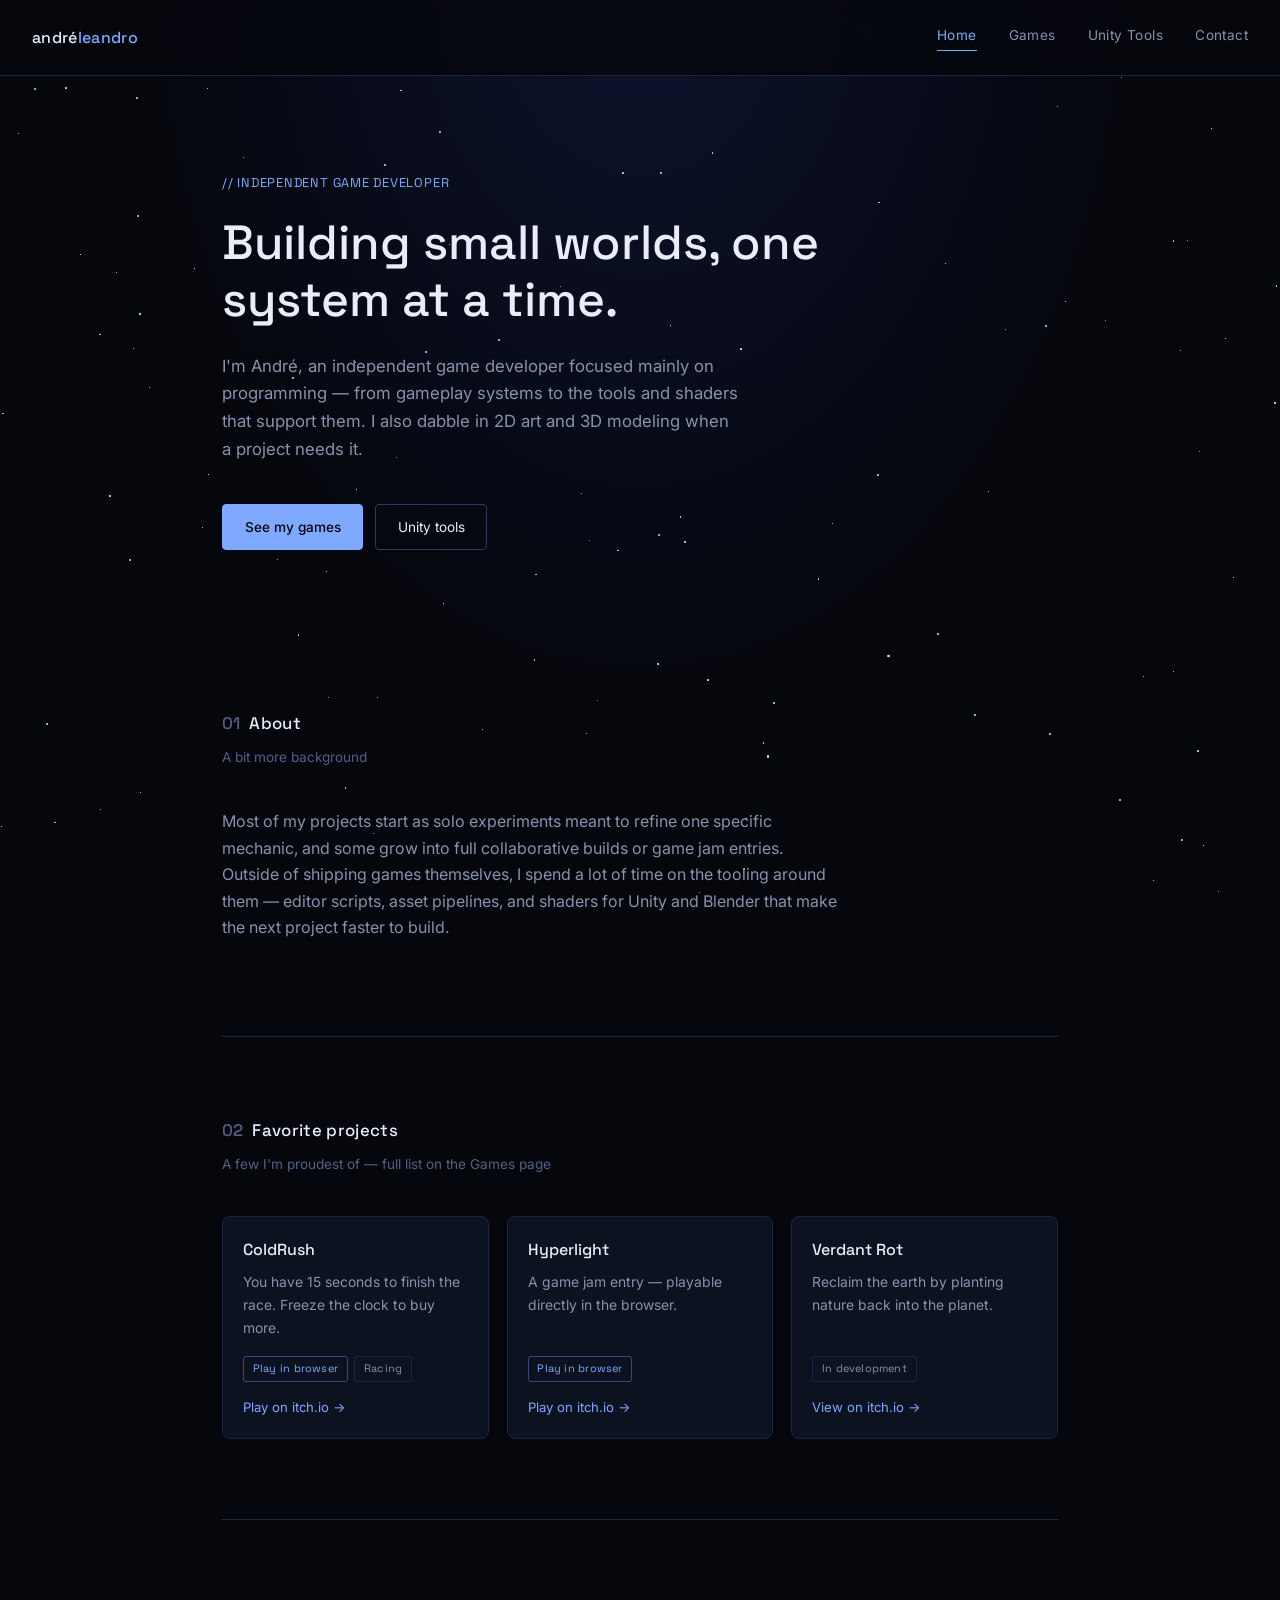
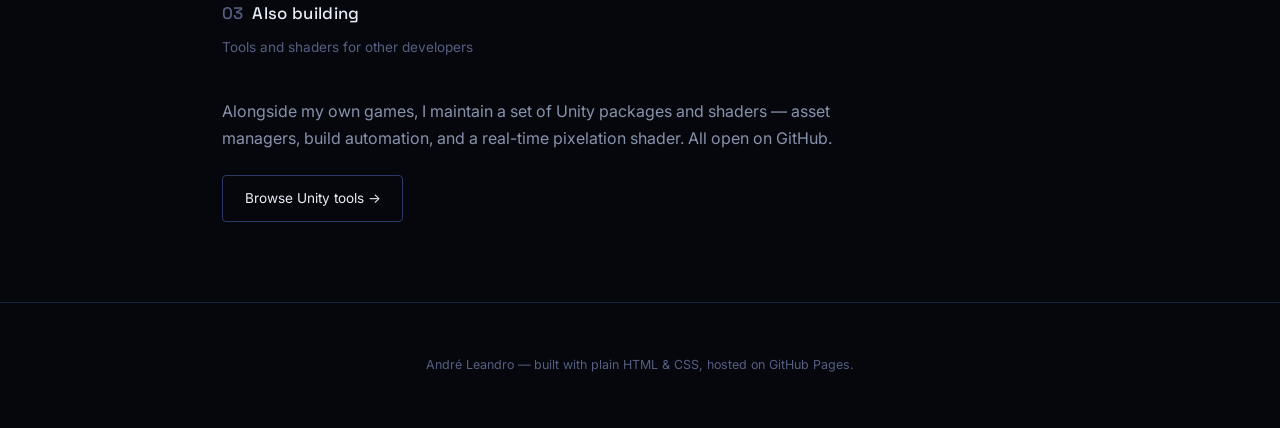
==== index.html @ 35cf9d06 "new test" ====
<!DOCTYPE html>
<html lang="en">
<head>
<meta charset="UTF-8">
<meta name="viewport" content="width=device-width, initial-scale=1.0">
<title>André Leandro — Game Developer</title>
<meta name="description" content="André Leandro (innocentmiau): independent game developer and Unity tools programmer.">
<link rel="preconnect" href="https://fonts.googleapis.com">
<link rel="preconnect" href="https://fonts.gstatic.com" crossorigin>
<link href="https://fonts.googleapis.com/css2?family=Space+Grotesk:wght@400;500;700&family=Inter:wght@400;500;600&display=swap" rel="stylesheet">
<link rel="stylesheet" href="style.css">
</head>
<body>

<div class="starfield" aria-hidden="true"></div>

<header class="site-header">
  <span class="logo">andré<span>leandro</span></span>
  <nav>
    <a href="index.html" class="active">Home</a>
    <a href="games.html">Games</a>
    <a href="unity-tools.html">Unity Tools</a>
    <a href="contact.html">Contact</a>
  </nav>
</header>

<main>

  <section class="hero">
    <p class="eyebrow">// independent game developer</p>
    <h1>Building small worlds, one system at a time.</h1>
    <p class="hero-sub">I'm André, an independent game developer focused mainly on programming — from gameplay systems to the tools and shaders that support them. I also dabble in 2D art and 3D modeling when a project needs it.</p>
    <div class="hero-links">
      <a class="btn btn-primary" href="games.html">See my games</a>
      <a class="btn" href="unity-tools.html">Unity tools</a>
    </div>
  </section>

  <section class="section-border">
    <h2><span style="color: var(--text-muted);">01</span> &nbsp;About</h2>
    <p class="section-sub">A bit more background</p>
    <p style="max-width: 620px; color: var(--text-secondary);">Most of my projects start as solo experiments meant to refine one specific mechanic, and some grow into full collaborative builds or game jam entries. Outside of shipping games themselves, I spend a lot of time on the tooling around them — editor scripts, asset pipelines, and shaders for Unity and Blender that make the next project faster to build.</p>
  </section>

  <section class="section-border">
    <h2><span style="color: var(--text-muted);">02</span> &nbsp;Favorite projects</h2>
    <p class="section-sub">A few I'm proudest of — full list on the Games page</p>

    <div class="grid">
      <article class="card">
        <h3>ColdRush</h3>
        <p>You have 15 seconds to finish the race. Freeze the clock to buy more.</p>
        <div class="badge-row"><span class="badge badge-play">Play in browser</span><span class="badge">Racing</span></div>
        <a class="card-link" href="https://innocentmiau.itch.io/coldrush" target="_blank" rel="noopener">Play on itch.io →</a>
      </article>

      <article class="card">
        <h3>Hyperlight</h3>
        <p>A game jam entry — playable directly in the browser.</p>
        <div class="badge-row"><span class="badge badge-play">Play in browser</span></div>
        <a class="card-link" href="https://innocentmiau.itch.io/hyperlight" target="_blank" rel="noopener">Play on itch.io →</a>
      </article>

      <article class="card">
        <h3>Verdant Rot</h3>
        <p>Reclaim the earth by planting nature back into the planet.</p>
        <div class="badge-row"><span class="badge">In development</span></div>
        <a class="card-link" href="https://innocentmiau.itch.io/verdant-rot" target="_blank" rel="noopener">View on itch.io →</a>
      </article>
    </div>
  </section>

  <section>
    <h2><span style="color: var(--text-muted);">03</span> &nbsp;Also building</h2>
    <p class="section-sub">Tools and shaders for other developers</p>
    <p style="max-width: 620px; color: var(--text-secondary); margin-bottom: 1.5rem;">Alongside my own games, I maintain a set of Unity packages and shaders — asset managers, build automation, and a real-time pixelation shader. All open on GitHub.</p>
    <a class="btn" href="unity-tools.html">Browse Unity tools →</a>
  </section>

</main>

<footer>
  <p>André Leandro — built with plain HTML &amp; CSS, hosted on GitHub Pages.</p>
</footer>

<script src="script.js"></script>
</body>
</html>
---- style.css ----
:root {
  --bg: #05070d;
  --bg-2: #090c17;
  --surface: #0d1220;
  --surface-hover: #121830;
  --border: #1c2540;
  --border-strong: #2c3968;
  --text-primary: #e9edf7;
  --text-secondary: #8892ac;
  --text-muted: #565f82;
  --accent: #7fa8ff;
  --accent-dim: #37477e;
  --accent-2: #a595e8;
  --font-display: 'Space Grotesk', sans-serif;
  --font-body: 'Inter', sans-serif;
}

* { box-sizing: border-box; }

html { scroll-behavior: smooth; }

body {
  margin: 0;
  background: var(--bg);
  color: var(--text-primary);
  font-family: var(--font-body);
  line-height: 1.65;
  position: relative;
  min-height: 100vh;
}

a { color: inherit; text-decoration: none; }

/* ---------- starfield ---------- */

.starfield {
  position: fixed;
  inset: 0;
  z-index: -1;
  overflow: hidden;
  background: radial-gradient(ellipse at 50% -10%, #0d1430 0%, var(--bg) 55%);
}

.star {
  position: absolute;
  background: #cfe0ff;
  border-radius: 50%;
}

@keyframes twinkle {
  0%, 100% { opacity: var(--min-o, 0.2); }
  50% { opacity: var(--max-o, 0.9); }
}

.star { animation: twinkle var(--dur, 4s) ease-in-out infinite; animation-delay: var(--delay, 0s); }

@media (prefers-reduced-motion: reduce) {
  .star { animation: none; opacity: 0.5; }
  html { scroll-behavior: auto; }
}

/* ---------- header ---------- */

.site-header {
  display: flex;
  justify-content: space-between;
  align-items: center;
  padding: 1.5rem 2rem;
  border-bottom: 1px solid var(--border);
  position: sticky;
  top: 0;
  background: rgba(5, 7, 13, 0.8);
  backdrop-filter: blur(8px);
  z-index: 10;
}

.logo {
  font-family: var(--font-display);
  font-weight: 500;
  letter-spacing: 0.02em;
  color: var(--text-primary);
}

.logo span { color: var(--accent); }

.site-header nav { display: flex; gap: 2rem; }

.site-header nav a {
  font-size: 0.85rem;
  letter-spacing: 0.03em;
  color: var(--text-secondary);
  padding-bottom: 4px;
  border-bottom: 1px solid transparent;
  transition: color 0.2s ease, border-color 0.2s ease;
}

.site-header nav a:hover,
.site-header nav a:focus-visible {
  color: var(--text-primary);
}

.site-header nav a.active {
  color: var(--accent);
  border-color: var(--accent);
}

/* ---------- layout ---------- */

main {
  max-width: 900px;
  margin: 0 auto;
  padding: 0 2rem;
  position: relative;
}

section { padding: 5rem 0; }

.section-border { border-bottom: 1px solid var(--border); }

h1, h2, h3 { font-family: var(--font-display); font-weight: 500; margin: 0; }

h2 { font-size: 1.05rem; letter-spacing: 0.02em; margin-bottom: 0.5rem; }

.section-sub { color: var(--text-muted); font-size: 0.85rem; margin: 0 0 2.5rem; }

.eyebrow {
  font-family: var(--font-display);
  color: var(--accent);
  font-size: 0.8rem;
  letter-spacing: 0.06em;
  text-transform: uppercase;
  margin: 0 0 1.25rem;
}

/* ---------- hero ---------- */

.hero { padding: 6rem 0 5rem; }

.hero h1 {
  font-size: clamp(2rem, 5vw, 3rem);
  line-height: 1.2;
  margin-bottom: 1.5rem;
  max-width: 620px;
}

.hero-sub {
  max-width: 520px;
  color: var(--text-secondary);
  font-size: 1.05rem;
  margin: 0 0 2.5rem;
}

.hero-links { display: flex; gap: 0.75rem; flex-wrap: wrap; }

/* ---------- buttons ---------- */

.btn {
  display: inline-block;
  padding: 0.7rem 1.35rem;
  border: 1px solid var(--border-strong);
  border-radius: 4px;
  font-size: 0.85rem;
  color: var(--text-primary);
  transition: border-color 0.2s ease, background 0.2s ease;
}

.btn:hover, .btn:focus-visible { border-color: var(--accent); background: var(--surface-hover); }

.btn-primary {
  background: var(--accent);
  color: #05070d;
  border-color: var(--accent);
  font-weight: 500;
}

.btn-primary:hover, .btn-primary:focus-visible { background: #9cbcff; }

/* ---------- grids & cards ---------- */

.grid {
  display: grid;
  grid-template-columns: repeat(auto-fit, minmax(230px, 1fr));
  gap: 1.1rem;
}

.card {
  background: var(--surface);
  border: 1px solid var(--border);
  border-radius: 8px;
  padding: 1.25rem;
  transition: border-color 0.2s ease, background 0.2s ease, transform 0.2s ease;
  display: flex;
  flex-direction: column;
}

.card:hover {
  background: var(--surface-hover);
  border-color: var(--border-strong);
  transform: translateY(-2px);
}

.card h3 { font-size: 1rem; margin-bottom: 0.5rem; }

.card p { font-size: 0.87rem; color: var(--text-secondary); margin: 0 0 1rem; flex-grow: 1; }

.badge-row { display: flex; gap: 0.4rem; flex-wrap: wrap; margin-bottom: 0.9rem; }

.badge {
  font-family: var(--font-display);
  font-size: 0.68rem;
  letter-spacing: 0.02em;
  padding: 0.2rem 0.55rem;
  border-radius: 3px;
  border: 1px solid var(--border);
  color: var(--text-secondary);
}

.badge-play { color: var(--accent); border-color: var(--accent-dim); }
.badge-lang { color: var(--accent-2); border-color: #3c3468; }

.card-link { font-size: 0.82rem; color: var(--accent); margin-top: auto; }
.card-link:hover, .card-link:focus-visible { color: #b8ccff; }

/* ---------- stack / list rows ---------- */

.row-list { list-style: none; margin: 0; padding: 0; }

.row-list li {
  display: flex;
  justify-content: space-between;
  align-items: baseline;
  padding: 0.9rem 0;
  border-bottom: 1px solid var(--border);
}

.row-list li:last-child { border-bottom: none; }

.row-name { font-family: var(--font-display); }
.row-desc { color: var(--text-secondary); font-size: 0.85rem; text-align: right; }

/* ---------- contact ---------- */

.contact-list { display: flex; flex-direction: column; gap: 0.75rem; margin: 2rem 0; max-width: 420px; }

.contact-item {
  display: flex;
  justify-content: space-between;
  align-items: center;
  padding: 0.9rem 1.1rem;
  border: 1px solid var(--border);
  border-radius: 6px;
  background: var(--surface);
  transition: border-color 0.2s ease;
  font-size: 0.9rem;
}

.contact-item:hover, .contact-item:focus-visible { border-color: var(--accent-dim); }

.contact-label { color: var(--text-muted); font-family: var(--font-display); font-size: 0.75rem; letter-spacing: 0.03em; text-transform: uppercase; }

/* ---------- footer ---------- */

footer {
  text-align: center;
  padding: 2.5rem 2rem;
  color: var(--text-muted);
  font-size: 0.78rem;
  border-top: 1px solid var(--border);
}

/* ---------- accessibility ---------- */

a:focus-visible, .btn:focus-visible {
  outline: 2px solid var(--accent);
  outline-offset: 2px;
}

/* ---------- responsive ---------- */

@media (max-width: 600px) {
  .site-header { padding: 1.1rem 1.4rem; flex-direction: column; gap: 0.8rem; }
  .site-header nav { gap: 1.2rem; }
  main { padding: 0 1.4rem; }
  section { padding: 3rem 0; }
  .hero { padding: 3.5rem 0 3rem; }
  .row-list li { flex-direction: column; align-items: flex-start; gap: 0.3rem; }
  .row-desc { text-align: left; }
}
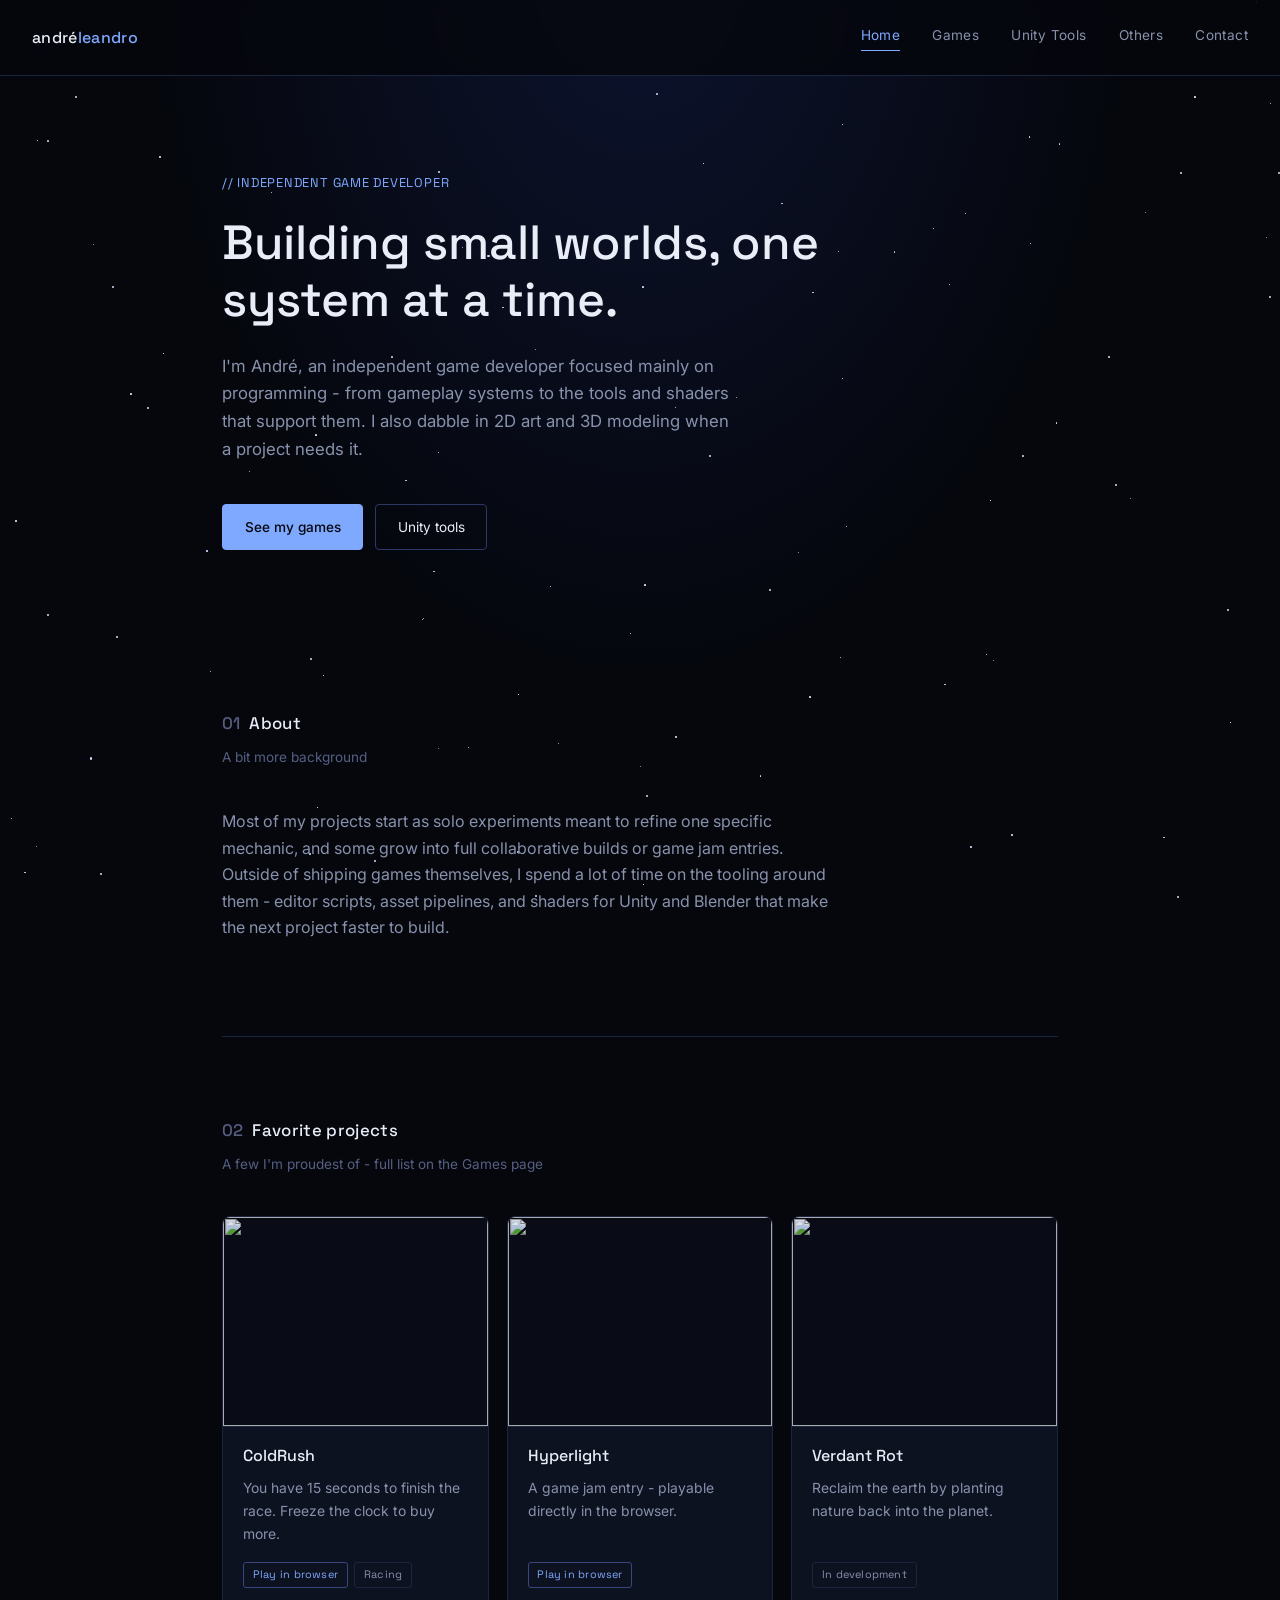
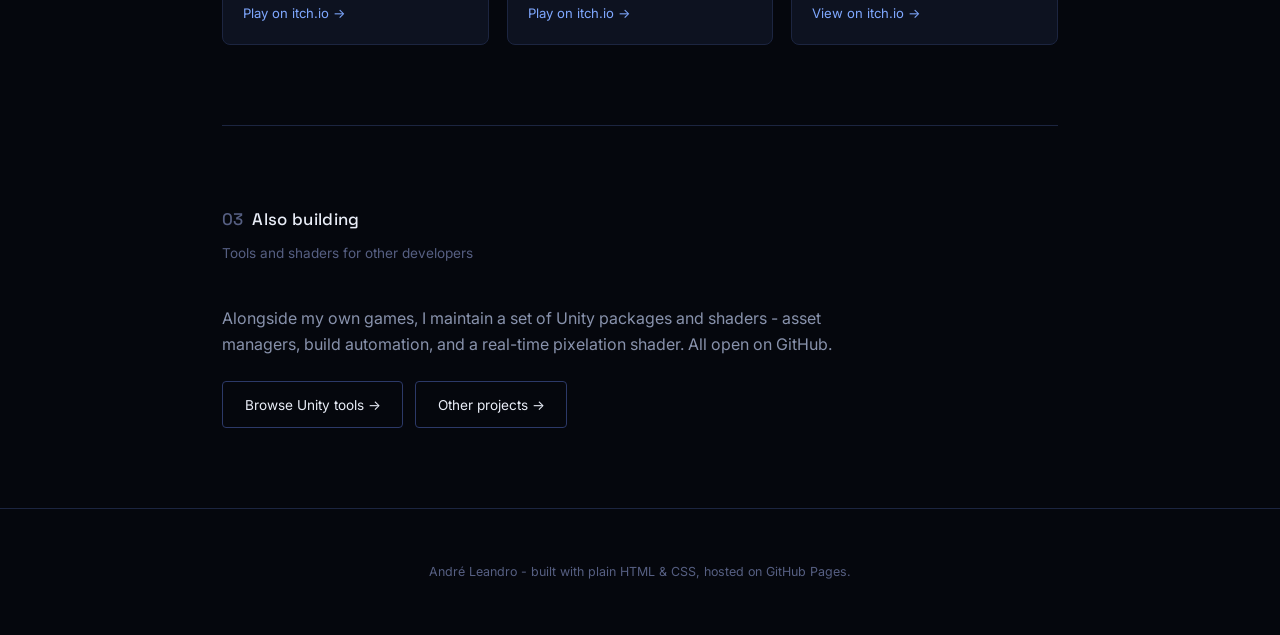
==== commit 03084c9f: "updated page" ====
--- a/index.html
+++ b/index.html
@@ -3,7 +3,7 @@
 <head>
 <meta charset="UTF-8">
 <meta name="viewport" content="width=device-width, initial-scale=1.0">
-<title>André Leandro — Game Developer</title>
+<title>André Leandro | Game Developer</title>
 <meta name="description" content="André Leandro (innocentmiau): independent game developer and Unity tools programmer.">
 <link rel="preconnect" href="https://fonts.googleapis.com">
 <link rel="preconnect" href="https://fonts.gstatic.com" crossorigin>
@@ -20,6 +20,7 @@
     <a href="index.html" class="active">Home</a>
     <a href="games.html">Games</a>
     <a href="unity-tools.html">Unity Tools</a>
+    <a href="others.html">Others</a>
     <a href="contact.html">Contact</a>
   </nav>
 </header>
@@ -29,7 +30,7 @@
   <section class="hero">
     <p class="eyebrow">// independent game developer</p>
     <h1>Building small worlds, one system at a time.</h1>
-    <p class="hero-sub">I'm André, an independent game developer focused mainly on programming — from gameplay systems to the tools and shaders that support them. I also dabble in 2D art and 3D modeling when a project needs it.</p>
+    <p class="hero-sub">I'm André, an independent game developer focused mainly on programming - from gameplay systems to the tools and shaders that support them. I also dabble in 2D art and 3D modeling when a project needs it.</p>
     <div class="hero-links">
       <a class="btn btn-primary" href="games.html">See my games</a>
       <a class="btn" href="unity-tools.html">Unity tools</a>
@@ -39,15 +40,18 @@
   <section class="section-border">
     <h2><span style="color: var(--text-muted);">01</span> &nbsp;About</h2>
     <p class="section-sub">A bit more background</p>
-    <p style="max-width: 620px; color: var(--text-secondary);">Most of my projects start as solo experiments meant to refine one specific mechanic, and some grow into full collaborative builds or game jam entries. Outside of shipping games themselves, I spend a lot of time on the tooling around them — editor scripts, asset pipelines, and shaders for Unity and Blender that make the next project faster to build.</p>
+    <p style="max-width: 620px; color: var(--text-secondary);">Most of my projects start as solo experiments meant to refine one specific mechanic, and some grow into full collaborative builds or game jam entries. Outside of shipping games themselves, I spend a lot of time on the tooling around them - editor scripts, asset pipelines, and shaders for Unity and Blender that make the next project faster to build.</p>
   </section>
 
   <section class="section-border">
     <h2><span style="color: var(--text-muted);">02</span> &nbsp;Favorite projects</h2>
-    <p class="section-sub">A few I'm proudest of — full list on the Games page</p>
+    <p class="section-sub">A few I'm proudest of - full list on the Games page</p>
 
     <div class="grid">
       <article class="card">
+        <a class="card-media" href="https://innocentmiau.itch.io/coldrush" target="_blank" rel="noopener" tabindex="-1" aria-hidden="true">
+          <img src="https://img.itch.zone/aW1nLzI4ODEyMTE4LnBuZw==/315x250%23c/4mMx3G.png" width="315" height="250" loading="lazy" decoding="async" alt="">
+        </a>
         <h3>ColdRush</h3>
         <p>You have 15 seconds to finish the race. Freeze the clock to buy more.</p>
         <div class="badge-row"><span class="badge badge-play">Play in browser</span><span class="badge">Racing</span></div>
@@ -55,13 +59,19 @@
       </article>
 
       <article class="card">
+        <a class="card-media" href="https://innocentmiau.itch.io/hyperlight" target="_blank" rel="noopener" tabindex="-1" aria-hidden="true">
+          <img src="https://img.itch.zone/aW1nLzIxODg4MTAwLnBuZw==/315x250%23c/QOIVrZ.png" width="315" height="250" loading="lazy" decoding="async" alt="">
+        </a>
         <h3>Hyperlight</h3>
-        <p>A game jam entry — playable directly in the browser.</p>
+        <p>A game jam entry - playable directly in the browser.</p>
         <div class="badge-row"><span class="badge badge-play">Play in browser</span></div>
         <a class="card-link" href="https://innocentmiau.itch.io/hyperlight" target="_blank" rel="noopener">Play on itch.io →</a>
       </article>
 
       <article class="card">
+        <a class="card-media" href="https://innocentmiau.itch.io/verdant-rot" target="_blank" rel="noopener" tabindex="-1" aria-hidden="true">
+          <img src="https://img.itch.zone/aW1nLzIxNDE1OTQyLnBuZw==/315x250%23c/xPUnqh.png" width="315" height="250" loading="lazy" decoding="async" alt="">
+        </a>
         <h3>Verdant Rot</h3>
         <p>Reclaim the earth by planting nature back into the planet.</p>
         <div class="badge-row"><span class="badge">In development</span></div>
@@ -73,14 +83,17 @@
   <section>
     <h2><span style="color: var(--text-muted);">03</span> &nbsp;Also building</h2>
     <p class="section-sub">Tools and shaders for other developers</p>
-    <p style="max-width: 620px; color: var(--text-secondary); margin-bottom: 1.5rem;">Alongside my own games, I maintain a set of Unity packages and shaders — asset managers, build automation, and a real-time pixelation shader. All open on GitHub.</p>
-    <a class="btn" href="unity-tools.html">Browse Unity tools →</a>
+    <p style="max-width: 620px; color: var(--text-secondary); margin-bottom: 1.5rem;">Alongside my own games, I maintain a set of Unity packages and shaders - asset managers, build automation, and a real-time pixelation shader. All open on GitHub.</p>
+    <div class="hero-links">
+      <a class="btn" href="unity-tools.html">Browse Unity tools →</a>
+      <a class="btn" href="others.html">Other projects →</a>
+    </div>
   </section>
 
 </main>
 
 <footer>
-  <p>André Leandro — built with plain HTML &amp; CSS, hosted on GitHub Pages.</p>
+  <p>André Leandro - built with plain HTML &amp; CSS, hosted on GitHub Pages.</p>
 </footer>
 
 <script src="script.js"></script>
--- a/style.css
+++ b/style.css
@@ -199,6 +199,33 @@
   transform: translateY(-2px);
 }
 
+/* Full-bleed thumbnail: negative margins cancel the card's own padding,
+   so cards without media stay untouched. */
+.card-media {
+  display: block;
+  margin: -1.25rem -1.25rem 1rem;
+  aspect-ratio: 63 / 50;
+  background: var(--bg-2);
+  border-bottom: 1px solid var(--border);
+  border-radius: 7px 7px 0 0;
+  overflow: hidden;
+}
+
+.card-media img {
+  width: 100%;
+  height: 100%;
+  object-fit: cover;
+  display: block;
+  opacity: 0.88;
+  transition: opacity 0.2s ease;
+}
+
+.card:hover .card-media img { opacity: 1; }
+
+@media (prefers-reduced-motion: reduce) {
+  .card-media img { transition: none; }
+}
+
 .card h3 { font-size: 1rem; margin-bottom: 0.5rem; }
 
 .card p { font-size: 0.87rem; color: var(--text-secondary); margin: 0 0 1rem; flex-grow: 1; }
@@ -217,6 +244,10 @@
 
 .badge-play { color: var(--accent); border-color: var(--accent-dim); }
 .badge-lang { color: var(--accent-2); border-color: #3c3468; }
+.badge-collab { color: var(--accent-2); border-color: #3c3468; }
+
+/* Group headings repeat down a page, so they sit tighter than a lone section. */
+.group + .group { padding-top: 3.5rem; }
 
 .card-link { font-size: 0.82rem; color: var(--accent); margin-top: auto; }
 .card-link:hover, .card-link:focus-visible { color: #b8ccff; }
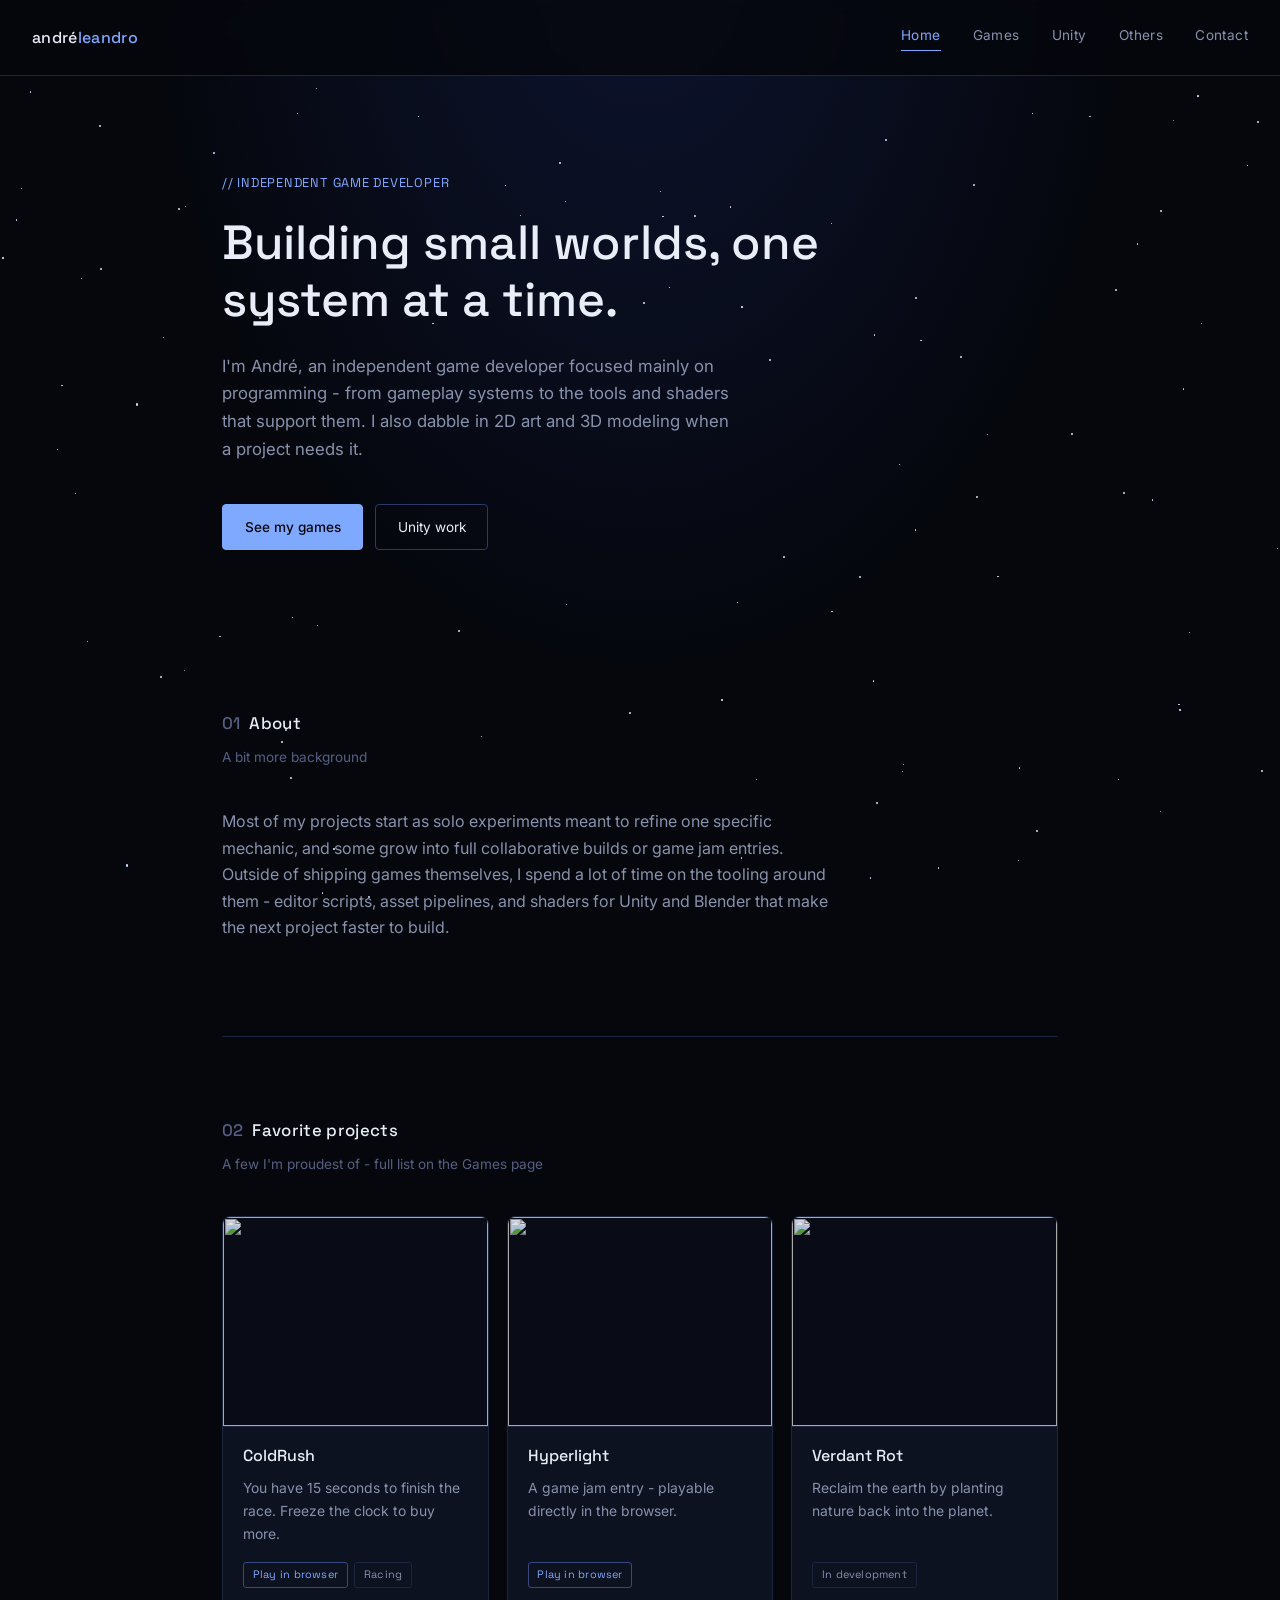
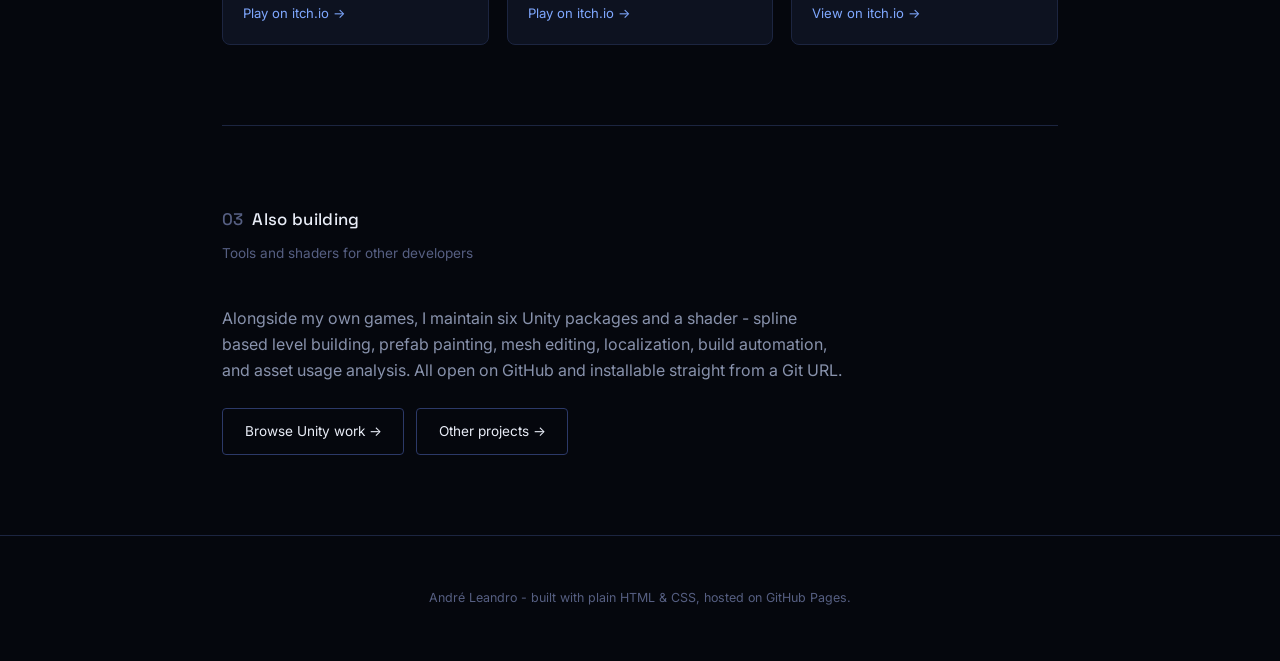
==== commit 4bc8056c: "Updated Unity page and a back to top button" ====
--- a/index.html
+++ b/index.html
@@ -19,7 +19,7 @@
   <nav>
     <a href="index.html" class="active">Home</a>
     <a href="games.html">Games</a>
-    <a href="unity-tools.html">Unity Tools</a>
+    <a href="unity-tools.html">Unity</a>
     <a href="others.html">Others</a>
     <a href="contact.html">Contact</a>
   </nav>
@@ -33,7 +33,7 @@
     <p class="hero-sub">I'm André, an independent game developer focused mainly on programming - from gameplay systems to the tools and shaders that support them. I also dabble in 2D art and 3D modeling when a project needs it.</p>
     <div class="hero-links">
       <a class="btn btn-primary" href="games.html">See my games</a>
-      <a class="btn" href="unity-tools.html">Unity tools</a>
+      <a class="btn" href="unity-tools.html">Unity work</a>
     </div>
   </section>
 
@@ -83,9 +83,9 @@
   <section>
     <h2><span style="color: var(--text-muted);">03</span> &nbsp;Also building</h2>
     <p class="section-sub">Tools and shaders for other developers</p>
-    <p style="max-width: 620px; color: var(--text-secondary); margin-bottom: 1.5rem;">Alongside my own games, I maintain a set of Unity packages and shaders - asset managers, build automation, and a real-time pixelation shader. All open on GitHub.</p>
+    <p style="max-width: 620px; color: var(--text-secondary); margin-bottom: 1.5rem;">Alongside my own games, I maintain six Unity packages and a shader - spline based level building, prefab painting, mesh editing, localization, build automation, and asset usage analysis. All open on GitHub and installable straight from a Git URL.</p>
     <div class="hero-links">
-      <a class="btn" href="unity-tools.html">Browse Unity tools →</a>
+      <a class="btn" href="unity-tools.html">Browse Unity work →</a>
       <a class="btn" href="others.html">Other projects →</a>
     </div>
   </section>
--- a/style.css
+++ b/style.css
@@ -249,6 +249,51 @@
 /* Group headings repeat down a page, so they sit tighter than a lone section. */
 .group + .group { padding-top: 3.5rem; }
 
+/* ---------- in-page section jump nav ---------- */
+
+.section-nav { display: flex; gap: 0.5rem; flex-wrap: wrap; }
+
+.section-nav a {
+  font-family: var(--font-display);
+  font-size: 0.78rem;
+  letter-spacing: 0.02em;
+  padding: 0.4rem 0.85rem;
+  border: 1px solid var(--border);
+  border-radius: 999px;
+  background: var(--surface);
+  color: var(--text-secondary);
+  transition: color 0.2s ease, border-color 0.2s ease, background 0.2s ease;
+}
+
+.section-nav a:hover, .section-nav a:focus-visible {
+  color: var(--text-primary);
+  border-color: var(--accent-dim);
+  background: var(--surface-hover);
+}
+
+/* The header is sticky, so an anchor jump would otherwise land with the
+   target heading hidden underneath it. */
+[id] { scroll-margin-top: 6rem; }
+
+/* ---------- page end row / back to top ---------- */
+
+.page-end {
+  display: flex;
+  align-items: center;
+  justify-content: space-between;
+  gap: 1rem;
+  flex-wrap: wrap;
+}
+
+.to-top {
+  font-family: var(--font-display);
+  font-size: 0.8rem;
+  color: var(--text-muted);
+  transition: color 0.2s ease;
+}
+
+.to-top:hover, .to-top:focus-visible { color: var(--accent); }
+
 .card-link { font-size: 0.82rem; color: var(--accent); margin-top: auto; }
 .card-link:hover, .card-link:focus-visible { color: #b8ccff; }
 
@@ -316,4 +361,6 @@
   .hero { padding: 3.5rem 0 3rem; }
   .row-list li { flex-direction: column; align-items: flex-start; gap: 0.3rem; }
   .row-desc { text-align: left; }
-}
+  /* The header stacks into two rows here, so anchors need more clearance. */
+  [id] { scroll-margin-top: 8.5rem; }
+}
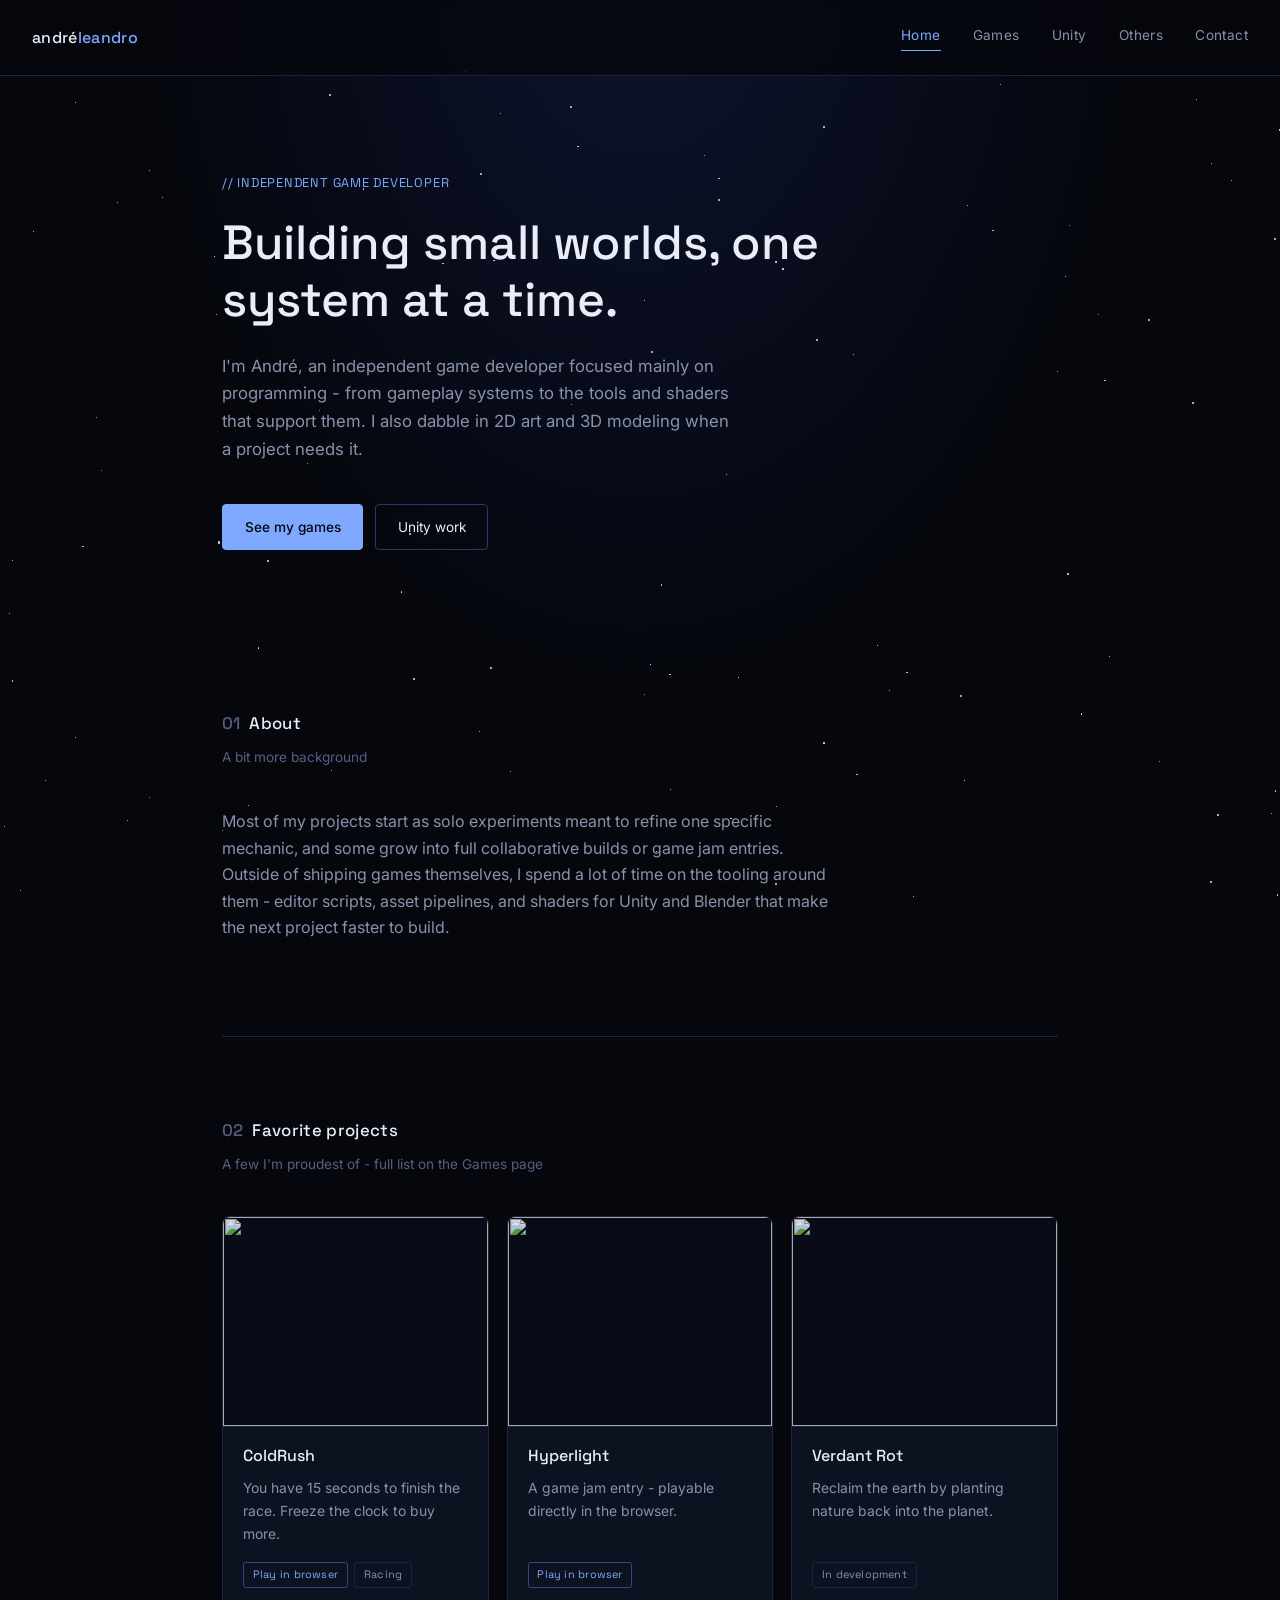
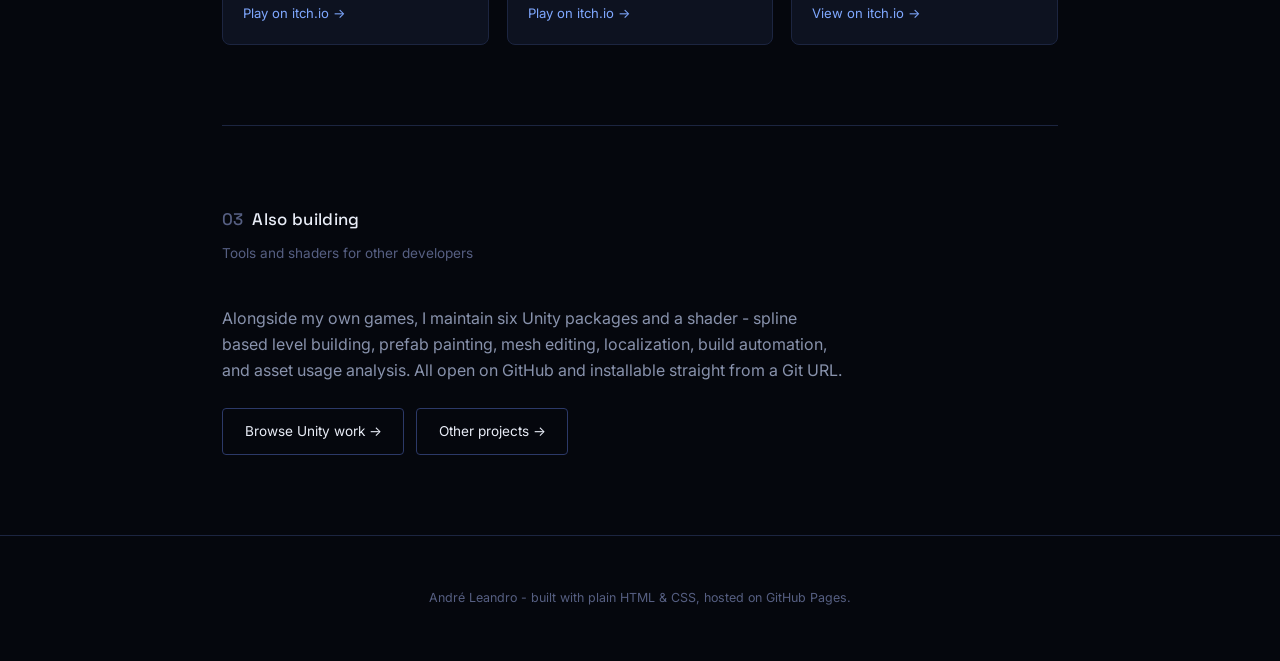
==== commit c29280cb: "updated unity tools -> unity related namespace" ====
--- a/index.html
+++ b/index.html
@@ -19,7 +19,7 @@
   <nav>
     <a href="index.html" class="active">Home</a>
     <a href="games.html">Games</a>
-    <a href="unity-tools.html">Unity</a>
+    <a href="unity-related.html">Unity</a>
     <a href="others.html">Others</a>
     <a href="contact.html">Contact</a>
   </nav>
@@ -33,7 +33,7 @@
     <p class="hero-sub">I'm André, an independent game developer focused mainly on programming - from gameplay systems to the tools and shaders that support them. I also dabble in 2D art and 3D modeling when a project needs it.</p>
     <div class="hero-links">
       <a class="btn btn-primary" href="games.html">See my games</a>
-      <a class="btn" href="unity-tools.html">Unity work</a>
+      <a class="btn" href="unity-related.html">Unity work</a>
     </div>
   </section>
 
@@ -85,7 +85,7 @@
     <p class="section-sub">Tools and shaders for other developers</p>
     <p style="max-width: 620px; color: var(--text-secondary); margin-bottom: 1.5rem;">Alongside my own games, I maintain six Unity packages and a shader - spline based level building, prefab painting, mesh editing, localization, build automation, and asset usage analysis. All open on GitHub and installable straight from a Git URL.</p>
     <div class="hero-links">
-      <a class="btn" href="unity-tools.html">Browse Unity work →</a>
+      <a class="btn" href="unity-related.html">Browse Unity work →</a>
       <a class="btn" href="others.html">Other projects →</a>
     </div>
   </section>
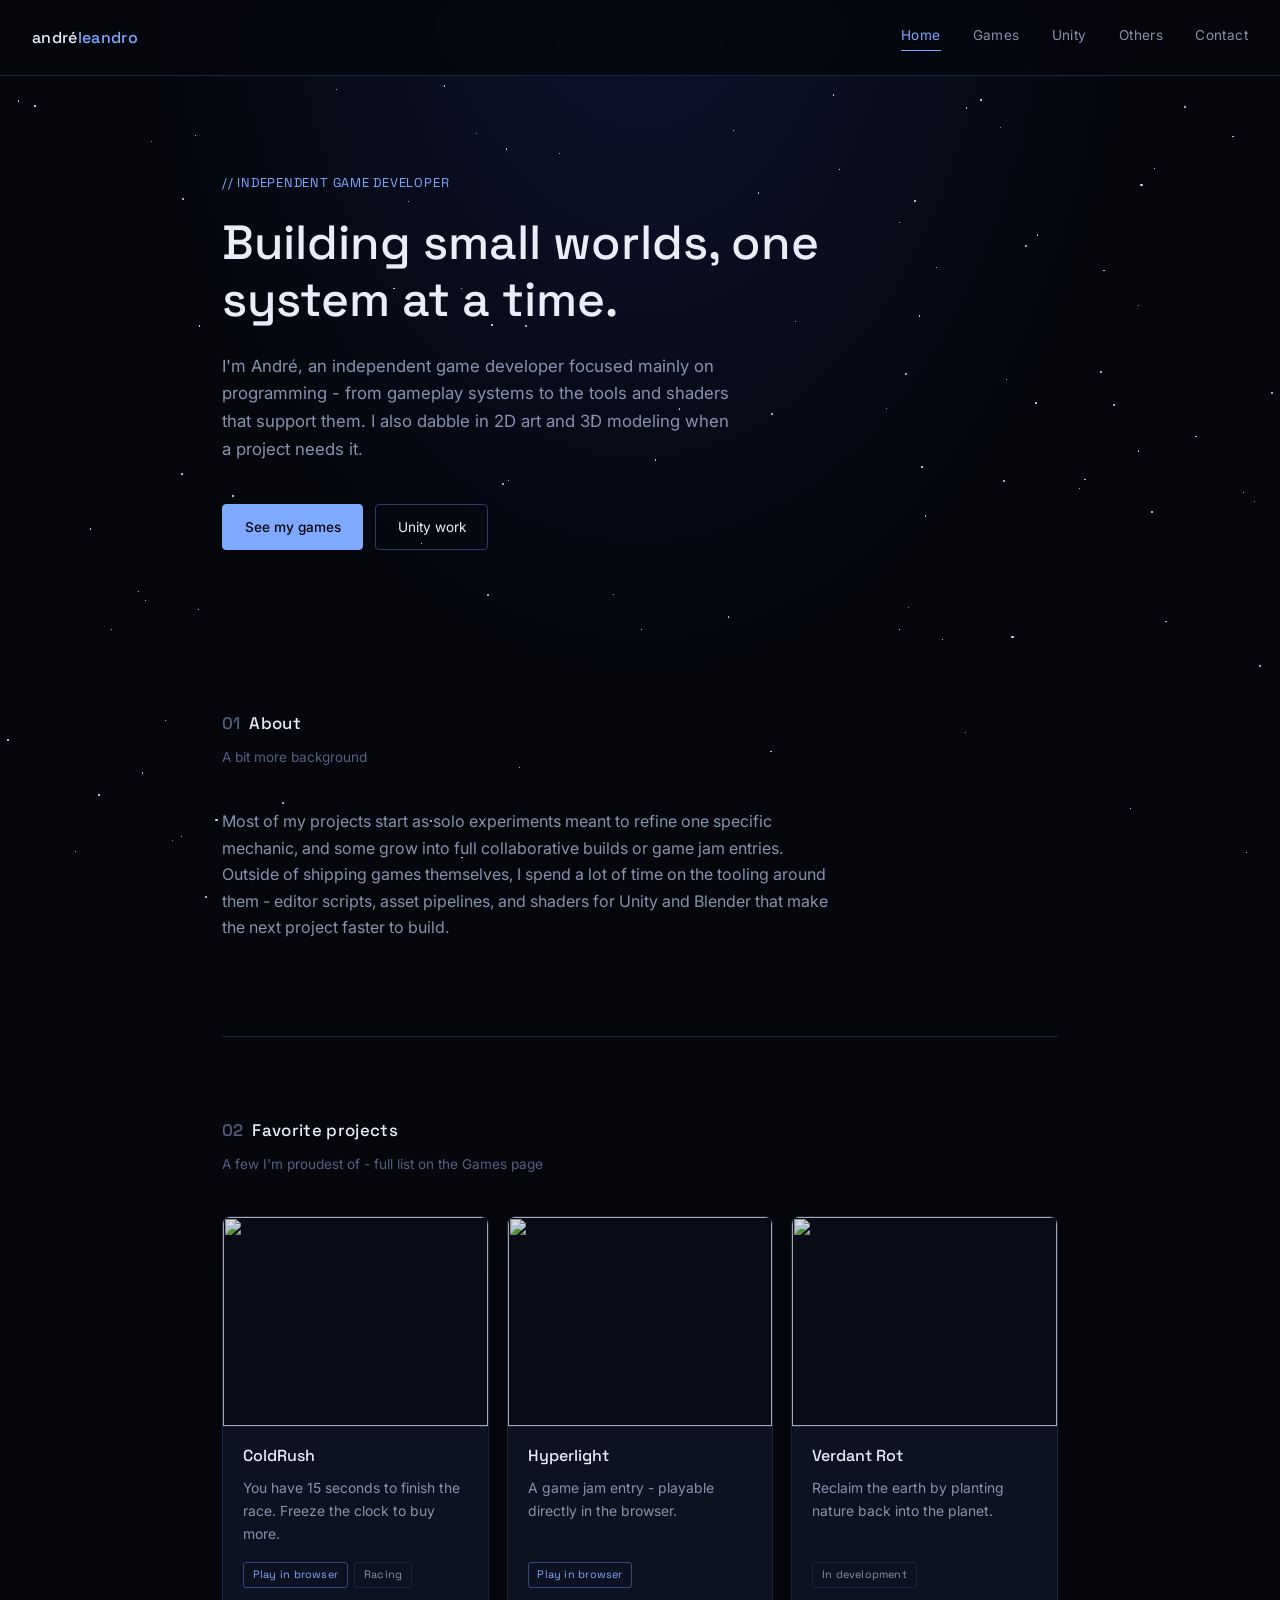
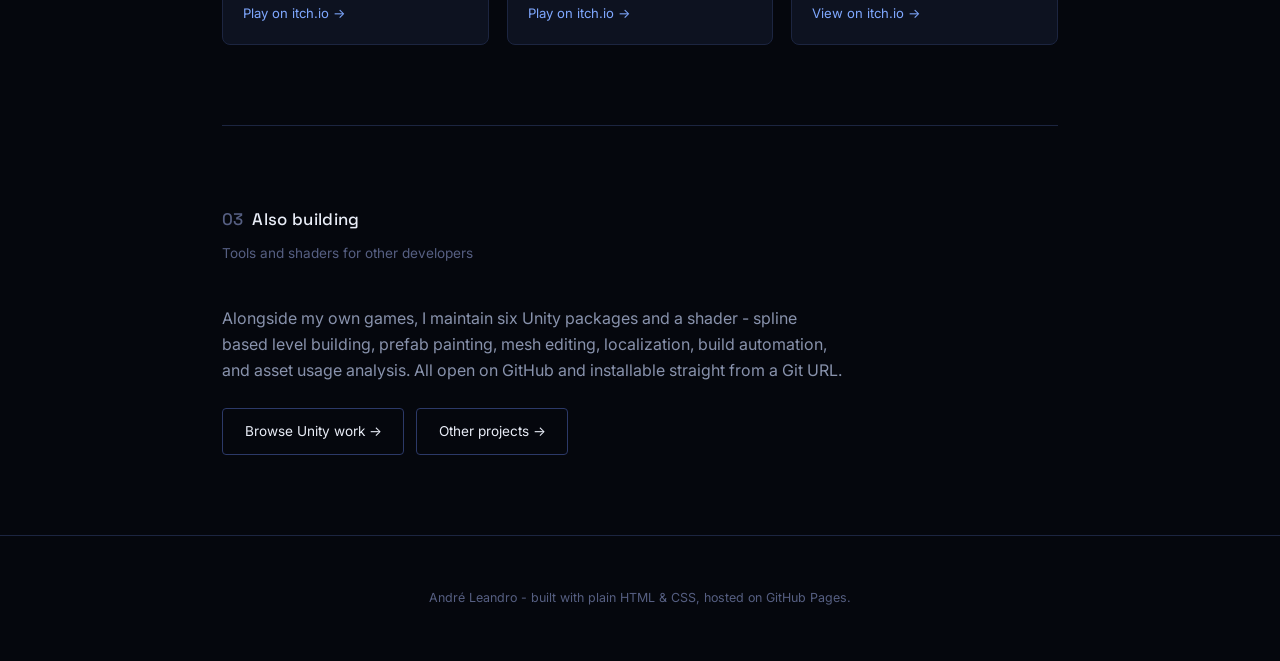
==== commit 475aecf6: "made my beautiful name clickable for home page" ====
--- a/index.html
+++ b/index.html
@@ -15,7 +15,7 @@
 <div class="starfield" aria-hidden="true"></div>
 
 <header class="site-header">
-  <span class="logo">andré<span>leandro</span></span>
+  <a class="logo" href="index.html" aria-label="André Leandro - home">andré<span>leandro</span></a>
   <nav>
     <a href="index.html" class="active">Home</a>
     <a href="games.html">Games</a>
--- a/style.css
+++ b/style.css
@@ -81,7 +81,10 @@
   color: var(--text-primary);
 }
 
-.logo span { color: var(--accent); }
+.logo span { color: var(--accent); transition: color 0.2s ease; }
+
+/* The wordmark links home, so it needs a hover cue like the nav links have. */
+a.logo:hover span, a.logo:focus-visible span { color: #9cbcff; }
 
 .site-header nav { display: flex; gap: 2rem; }
 
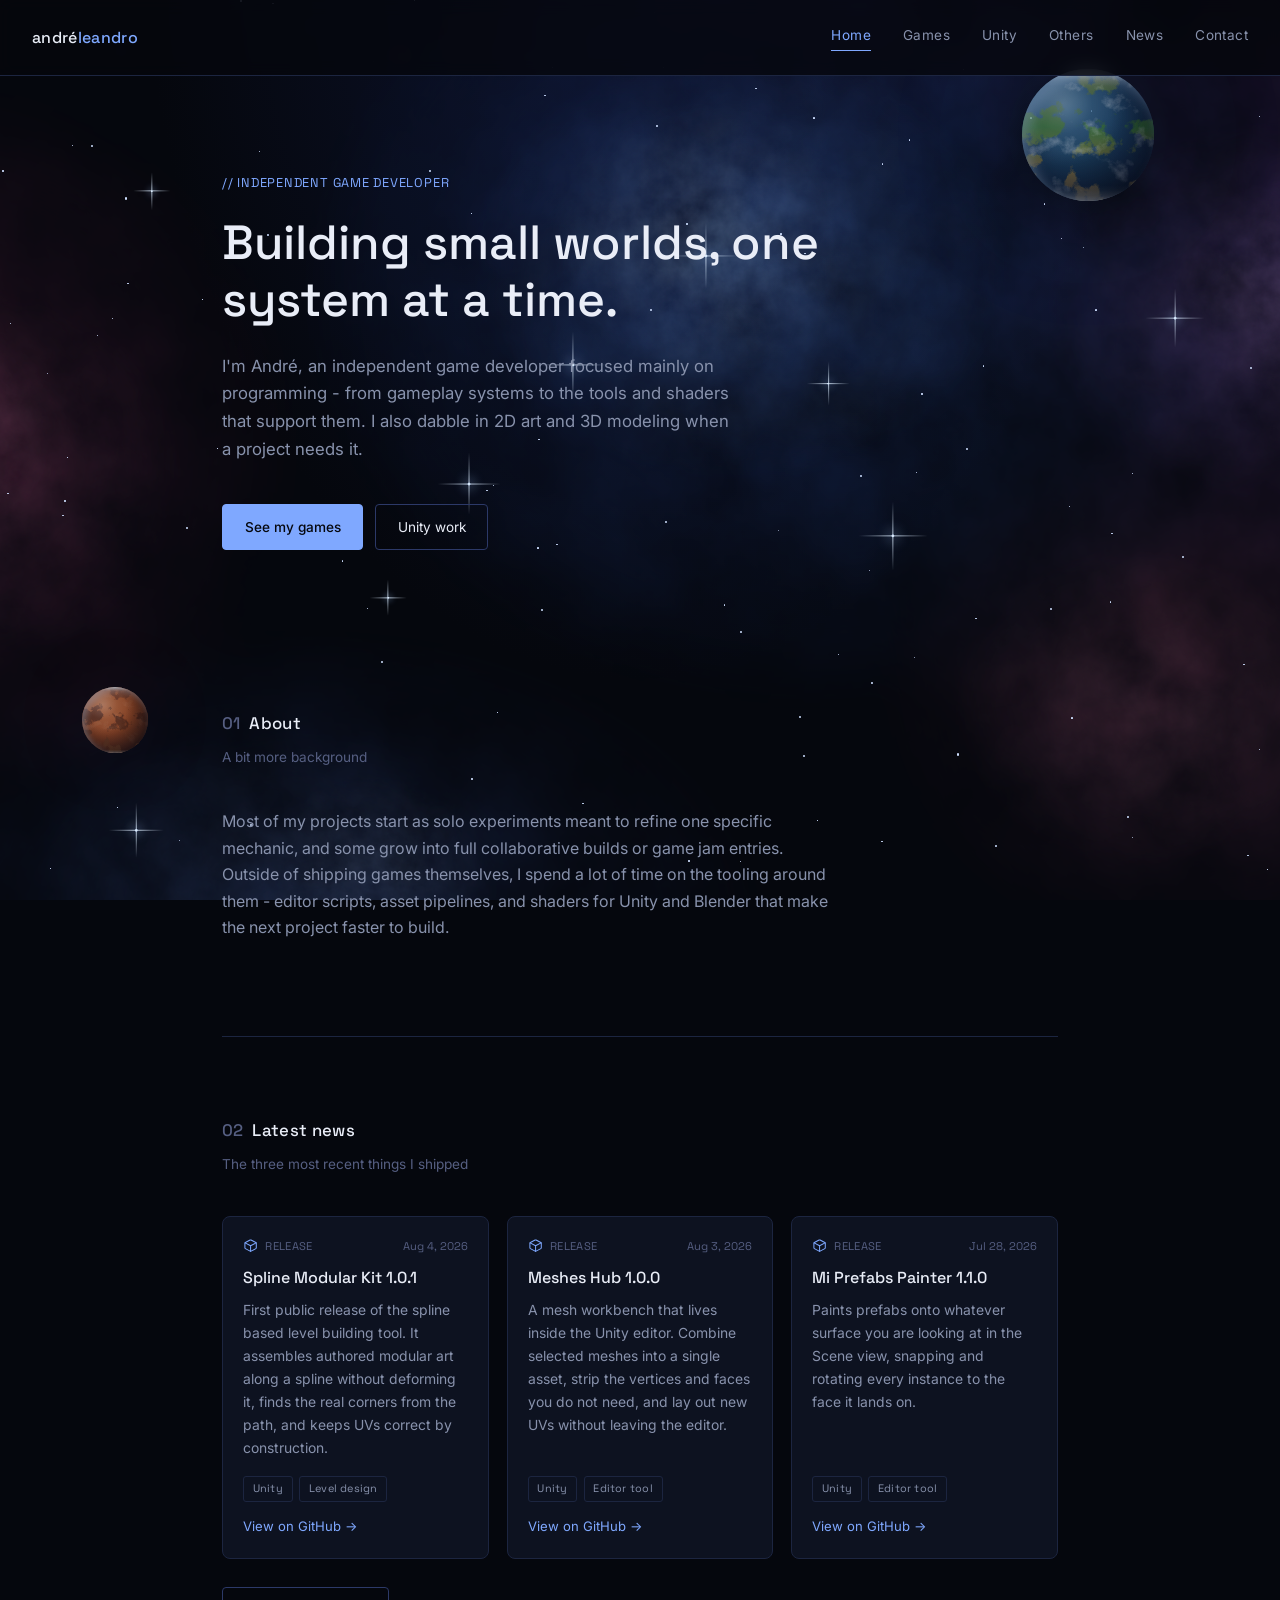
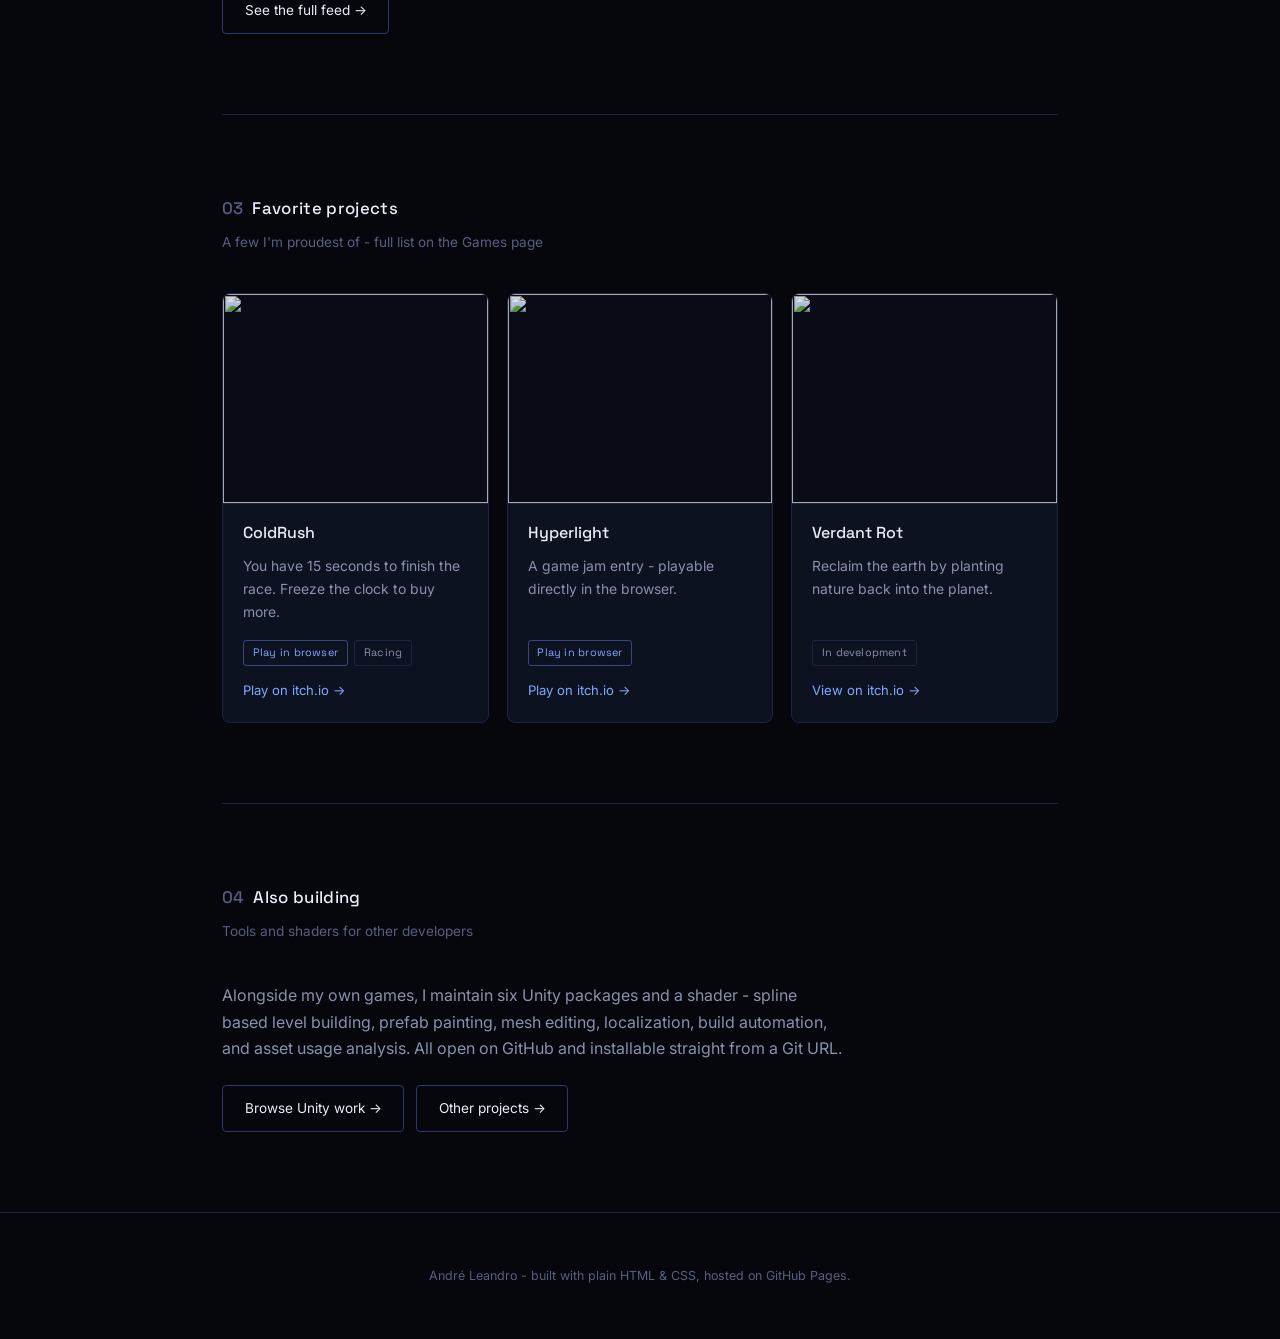
==== commit 8ff57e6e: "added news" ====
--- a/index.html
+++ b/index.html
@@ -21,6 +21,7 @@
     <a href="games.html">Games</a>
     <a href="unity-related.html">Unity</a>
     <a href="others.html">Others</a>
+    <a href="news.html">News</a>
     <a href="contact.html">Contact</a>
   </nav>
 </header>
@@ -44,7 +45,18 @@
   </section>
 
   <section class="section-border">
-    <h2><span style="color: var(--text-muted);">02</span> &nbsp;Favorite projects</h2>
+    <h2><span style="color: var(--text-muted);">02</span> &nbsp;Latest news</h2>
+    <p class="section-sub">The three most recent things I shipped</p>
+    <div data-news="latest" data-limit="3">
+      <p class="section-sub">Loading...</p>
+    </div>
+    <div class="hero-links" style="margin-top: 1.75rem;">
+      <a class="btn" href="news.html">See the full feed →</a>
+    </div>
+  </section>
+
+  <section class="section-border">
+    <h2><span style="color: var(--text-muted);">03</span> &nbsp;Favorite projects</h2>
     <p class="section-sub">A few I'm proudest of - full list on the Games page</p>
 
     <div class="grid">
@@ -81,7 +93,7 @@
   </section>
 
   <section>
-    <h2><span style="color: var(--text-muted);">03</span> &nbsp;Also building</h2>
+    <h2><span style="color: var(--text-muted);">04</span> &nbsp;Also building</h2>
     <p class="section-sub">Tools and shaders for other developers</p>
     <p style="max-width: 620px; color: var(--text-secondary); margin-bottom: 1.5rem;">Alongside my own games, I maintain six Unity packages and a shader - spline based level building, prefab painting, mesh editing, localization, build automation, and asset usage analysis. All open on GitHub and installable straight from a Git URL.</p>
     <div class="hero-links">
--- a/style.css
+++ b/style.css
@@ -41,21 +41,280 @@
   background: radial-gradient(ellipse at 50% -10%, #0d1430 0%, var(--bg) 55%);
 }
 
+/* Nebula: generated, not an image. An SVG feTurbulence filter produces
+   fractal noise, which masks a field of coloured radial gradients so the
+   colour breaks up into wisps instead of reading as soft blobs. Two layers
+   at different scales give depth. Painted before .star children, so the
+   stars still sit on top. */
+.starfield::before,
+.starfield::after {
+  content: "";
+  position: absolute;
+  inset: -15%;
+  pointer-events: none;
+}
+
+/* Every mask below is sized 100% 100% and set to no-repeat. A fixed px
+   mask-size tiles the noise, and each tile boundary shows as a straight
+   seam - the mask must cover the layer exactly once. */
+.starfield::before,
+.starfield::after,
+.neb-fine {
+  -webkit-mask-repeat: no-repeat;
+  mask-repeat: no-repeat;
+  -webkit-mask-size: 100% 100%;
+  mask-size: 100% 100%;
+}
+
+/* Broad colour mass: blue core, magenta to the left, violet to the right. */
+.starfield::before {
+  background:
+    radial-gradient(44% 52% at 60% 36%, rgba(58, 112, 236, 0.62), transparent 70%),
+    radial-gradient(34% 46% at 6% 50%, rgba(206, 68, 128, 0.52), transparent 70%),
+    radial-gradient(34% 44% at 92% 34%, rgba(150, 88, 232, 0.52), transparent 70%),
+    radial-gradient(28% 34% at 84% 70%, rgba(226, 104, 158, 0.44), transparent 70%),
+    radial-gradient(40% 36% at 30% 90%, rgba(72, 112, 222, 0.44), transparent 70%),
+    radial-gradient(32% 28% at 70% 6%, rgba(122, 92, 216, 0.38), transparent 70%);
+  -webkit-mask-image: url("data:image/svg+xml,%3Csvg xmlns='http://www.w3.org/2000/svg' width='1200' height='800'%3E%3Cfilter id='n'%3E%3CfeTurbulence type='fractalNoise' baseFrequency='0.0115' numOctaves='5' seed='3'/%3E%3CfeColorMatrix type='matrix' values='0 0 0 0 0 0 0 0 0 0 0 0 0 0 0 1 0 0 0 0'/%3E%3C/filter%3E%3Crect width='100%25' height='100%25' filter='url(%23n)'/%3E%3C/svg%3E");
+  mask-image: url("data:image/svg+xml,%3Csvg xmlns='http://www.w3.org/2000/svg' width='1200' height='800'%3E%3Cfilter id='n'%3E%3CfeTurbulence type='fractalNoise' baseFrequency='0.0115' numOctaves='5' seed='3'/%3E%3CfeColorMatrix type='matrix' values='0 0 0 0 0 0 0 0 0 0 0 0 0 0 0 1 0 0 0 0'/%3E%3C/filter%3E%3Crect width='100%25' height='100%25' filter='url(%23n)'/%3E%3C/svg%3E");
+  filter: blur(12px);
+  opacity: 0.52;
+}
+
+/* Mid-scale filaments threaded through the broad colour. */
+.starfield::after {
+  background:
+    radial-gradient(26% 30% at 56% 34%, rgba(140, 196, 255, 0.5), transparent 64%),
+    radial-gradient(20% 26% at 10% 52%, rgba(255, 132, 186, 0.42), transparent 64%),
+    radial-gradient(22% 26% at 88% 38%, rgba(214, 158, 255, 0.44), transparent 64%),
+    radial-gradient(18% 22% at 80% 72%, rgba(255, 158, 190, 0.34), transparent 64%),
+    radial-gradient(24% 24% at 28% 88%, rgba(130, 170, 255, 0.34), transparent 64%);
+  -webkit-mask-image: url("data:image/svg+xml,%3Csvg xmlns='http://www.w3.org/2000/svg' width='1200' height='800'%3E%3Cfilter id='n'%3E%3CfeTurbulence type='fractalNoise' baseFrequency='0.028' numOctaves='5' seed='11'/%3E%3CfeColorMatrix type='matrix' values='0 0 0 0 0 0 0 0 0 0 0 0 0 0 0 1 0 0 0 0'/%3E%3C/filter%3E%3Crect width='100%25' height='100%25' filter='url(%23n)'/%3E%3C/svg%3E");
+  mask-image: url("data:image/svg+xml,%3Csvg xmlns='http://www.w3.org/2000/svg' width='1200' height='800'%3E%3Cfilter id='n'%3E%3CfeTurbulence type='fractalNoise' baseFrequency='0.028' numOctaves='5' seed='11'/%3E%3CfeColorMatrix type='matrix' values='0 0 0 0 0 0 0 0 0 0 0 0 0 0 0 1 0 0 0 0'/%3E%3C/filter%3E%3Crect width='100%25' height='100%25' filter='url(%23n)'/%3E%3C/svg%3E");
+  filter: blur(6px);
+  opacity: 0.44;
+}
+
+/* Third pass: fine, near-white wisps that give the clouds their edge detail. */
+.neb-fine {
+  position: absolute;
+  inset: -15%;
+  pointer-events: none;
+  background:
+    radial-gradient(16% 20% at 54% 32%, rgba(206, 232, 255, 0.5), transparent 60%),
+    radial-gradient(12% 16% at 8% 48%, rgba(255, 176, 214, 0.4), transparent 60%),
+    radial-gradient(14% 16% at 90% 36%, rgba(226, 190, 255, 0.4), transparent 60%),
+    radial-gradient(12% 14% at 34% 86%, rgba(180, 208, 255, 0.34), transparent 60%);
+  -webkit-mask-image: url("data:image/svg+xml,%3Csvg xmlns='http://www.w3.org/2000/svg' width='1200' height='800'%3E%3Cfilter id='n'%3E%3CfeTurbulence type='fractalNoise' baseFrequency='0.07' numOctaves='4' seed='23'/%3E%3CfeColorMatrix type='matrix' values='0 0 0 0 0 0 0 0 0 0 0 0 0 0 0 1 0 0 0 0'/%3E%3C/filter%3E%3Crect width='100%25' height='100%25' filter='url(%23n)'/%3E%3C/svg%3E");
+  mask-image: url("data:image/svg+xml,%3Csvg xmlns='http://www.w3.org/2000/svg' width='1200' height='800'%3E%3Cfilter id='n'%3E%3CfeTurbulence type='fractalNoise' baseFrequency='0.07' numOctaves='4' seed='23'/%3E%3CfeColorMatrix type='matrix' values='0 0 0 0 0 0 0 0 0 0 0 0 0 0 0 1 0 0 0 0'/%3E%3C/filter%3E%3Crect width='100%25' height='100%25' filter='url(%23n)'/%3E%3C/svg%3E");
+  filter: blur(2px);
+  opacity: 0.4;
+}
+
+/* ---------- planets ---------- */
+
+/* Above the stars: a star drawn over a planet's disc reads as wrong, since
+   the planet is the nearer body. */
+.planet {
+  position: absolute;
+  z-index: 2;
+  border-radius: 50%;
+  transform: translate(-50%, -50%);
+  box-shadow: 0 0 2.4em rgba(130, 165, 255, 0.16);
+  opacity: 0.78;
+}
+
+/* Clips the scrolling texture bands to the disc. The base fill is the
+   ocean, i.e. surface layer 1. */
+.planet-globe {
+  position: absolute;
+  inset: 0;
+  border-radius: 50%;
+  overflow: hidden;
+  background: radial-gradient(circle at 34% 30%, #2f6690 0%, #1e4468 45%, #132a4c 76%, #0b1830 100%);
+}
+
+/* Both bands are three planet-widths wide and scroll exactly one width per
+   cycle, so the loop is seamless. The mask travels with the band, so the
+   continents and clouds move as one piece. */
+.planet-land,
+.planet-clouds {
+  position: absolute;
+  top: 0;
+  left: 0;
+  width: 300%;
+  height: 100%;
+  -webkit-mask-size: 33.3333% 100%;
+  mask-size: 33.3333% 100%;
+  -webkit-mask-repeat: repeat;
+  mask-repeat: repeat;
+  will-change: transform;
+  animation: planet-spin linear infinite;
+}
+
+/* Surface layer 2: land, thresholded out of the noise so it meets the ocean
+   at a coastline instead of fading into it.
+   A low baseFrequency sets continent-scale landmasses, and the six octaves
+   put the fine detail only in the coastlines. High frequency here is what
+   produced scattered islands instead of continents.
+   Colour bands run by latitude: tundra, forest, jungle, desert. */
+.planet-land {
+  background: linear-gradient(to bottom,
+    #6f6f58 0%, #55704a 12%, #3f6b3c 27%, #37743c 44%,
+    #5d7842 58%, #8a7c4e 74%, #7d7357 88%, #6c6b5a 100%);
+  -webkit-mask-image: url("data:image/svg+xml,%3Csvg xmlns='http://www.w3.org/2000/svg' width='300' height='300'%3E%3Cfilter id='n' x='0' y='0' width='100%25' height='100%25'%3E%3CfeTurbulence type='fractalNoise' baseFrequency='0.01' numOctaves='6' seed='9' stitchTiles='stitch'/%3E%3CfeColorMatrix type='matrix' values='0 0 0 0 0 0 0 0 0 0 0 0 0 0 0 1 0 0 0 0'/%3E%3CfeComponentTransfer%3E%3CfeFuncA type='linear' slope='18' intercept='-9.9'/%3E%3C/feComponentTransfer%3E%3C/filter%3E%3Crect width='100%25' height='100%25' filter='url(%23n)'/%3E%3C/svg%3E");
+  mask-image: url("data:image/svg+xml,%3Csvg xmlns='http://www.w3.org/2000/svg' width='300' height='300'%3E%3Cfilter id='n' x='0' y='0' width='100%25' height='100%25'%3E%3CfeTurbulence type='fractalNoise' baseFrequency='0.01' numOctaves='6' seed='9' stitchTiles='stitch'/%3E%3CfeColorMatrix type='matrix' values='0 0 0 0 0 0 0 0 0 0 0 0 0 0 0 1 0 0 0 0'/%3E%3CfeComponentTransfer%3E%3CfeFuncA type='linear' slope='18' intercept='-9.9'/%3E%3C/feComponentTransfer%3E%3C/filter%3E%3Crect width='100%25' height='100%25' filter='url(%23n)'/%3E%3C/svg%3E");
+}
+
+/* Layer 3: cloud deck on its own noise, softer edged and faster moving. */
+.planet-clouds {
+  background: linear-gradient(180deg, rgba(255, 255, 255, 0.95), rgba(222, 236, 255, 0.8));
+  -webkit-mask-image: url("data:image/svg+xml,%3Csvg xmlns='http://www.w3.org/2000/svg' width='300' height='300'%3E%3Cfilter id='n' x='0' y='0' width='100%25' height='100%25'%3E%3CfeTurbulence type='fractalNoise' baseFrequency='0.02' numOctaves='5' seed='27' stitchTiles='stitch'/%3E%3CfeColorMatrix type='matrix' values='0 0 0 0 0 0 0 0 0 0 0 0 0 0 0 1 0 0 0 0'/%3E%3CfeComponentTransfer%3E%3CfeFuncA type='linear' slope='4' intercept='-2.35'/%3E%3C/feComponentTransfer%3E%3C/filter%3E%3Crect width='100%25' height='100%25' filter='url(%23n)'/%3E%3C/svg%3E");
+  mask-image: url("data:image/svg+xml,%3Csvg xmlns='http://www.w3.org/2000/svg' width='300' height='300'%3E%3Cfilter id='n' x='0' y='0' width='100%25' height='100%25'%3E%3CfeTurbulence type='fractalNoise' baseFrequency='0.02' numOctaves='5' seed='27' stitchTiles='stitch'/%3E%3CfeColorMatrix type='matrix' values='0 0 0 0 0 0 0 0 0 0 0 0 0 0 0 1 0 0 0 0'/%3E%3CfeComponentTransfer%3E%3CfeFuncA type='linear' slope='4' intercept='-2.35'/%3E%3C/feComponentTransfer%3E%3C/filter%3E%3Crect width='100%25' height='100%25' filter='url(%23n)'/%3E%3C/svg%3E");
+  opacity: 0.5;
+}
+
+/* ---- Mars variant: rust desert, dark basalt regions, thin dust, small caps ---- */
+
+.planet--mars .planet-globe {
+  background: radial-gradient(circle at 34% 30%, #c86a38 0%, #a4502a 44%, #6f3520 76%, #3a1c12 100%);
+}
+
+/* No oceans here, so the masked layer reads as dark albedo rock rather than
+   land against water. */
+.planet--mars .planet-land {
+  background: linear-gradient(to bottom,
+    #8a4527 0%, #7b3a22 22%, #66301d 46%, #7a3e24 68%, #93512c 88%, #a25a30 100%);
+}
+
+/* Mars has haze, not a cloud deck. */
+.planet--mars .planet-clouds {
+  background: linear-gradient(180deg, rgba(255, 226, 198, 0.9), rgba(255, 206, 170, 0.7));
+  opacity: 0.16;
+}
+
+.planet--mars .planet-ice {
+  background:
+    linear-gradient(to bottom, rgba(255, 252, 248, 0.9) 0%, rgba(252, 246, 240, 0.35) 3%, transparent 6%),
+    linear-gradient(to top, rgba(255, 252, 248, 0.75) 0%, rgba(252, 246, 240, 0.25) 2.5%, transparent 5%);
+}
+
+.planet--mars {
+  box-shadow: 0 0 2.4em rgba(255, 150, 90, 0.16);
+}
+
+/* Ice caps sit at fixed latitudes, so unlike the land they do not scroll. */
+.planet-ice {
+  position: absolute;
+  inset: 0;
+  background:
+    linear-gradient(to bottom, rgba(232, 244, 255, 0.85) 0%, rgba(228, 240, 255, 0.4) 5%, rgba(226, 238, 255, 0.12) 9%, transparent 13%),
+    linear-gradient(to top, rgba(232, 244, 255, 0.8) 0%, rgba(228, 240, 255, 0.34) 4%, rgba(226, 238, 255, 0.1) 8%, transparent 12%);
+}
+
+@keyframes planet-spin {
+  from { transform: translateX(0); }
+  to { transform: translateX(-33.3333%); }
+}
+
+/* Shading sits above the moving bands and does not move, which is what
+   reads as a sphere rotating rather than a flat texture sliding. */
+.planet-shade {
+  position: absolute;
+  inset: 0;
+  border-radius: 50%;
+  background:
+    radial-gradient(circle at 31% 26%, rgba(255, 255, 255, 0.3) 0%, rgba(255, 255, 255, 0.08) 22%, transparent 47%),
+    radial-gradient(circle at 37% 33%, transparent 32%, rgba(4, 6, 14, 0.5) 70%, rgba(3, 4, 10, 0.96) 100%);
+}
+
+/* Rim light on the sunward edge. */
+.planet-rim {
+  position: absolute;
+  inset: 0;
+  border-radius: 50%;
+  box-shadow: inset 0.05em 0.06em 0.1em rgba(190, 220, 255, 0.4);
+}
+
+@media (prefers-reduced-motion: reduce) {
+  .planet-land, .planet-clouds { animation: none; }
+}
+
+/* ---------- bright stars with diffraction spikes ---------- */
+
+.star-bright {
+  position: absolute;
+  z-index: 1;
+  width: var(--sb);
+  height: var(--sb);
+  transform: translate(-50%, -50%);
+  border-radius: 50%;
+  background: radial-gradient(circle, #fff 0%, rgba(214, 234, 255, 0.95) 26%, rgba(150, 190, 255, 0.35) 58%, transparent 76%);
+  box-shadow: 0 0 calc(var(--sb) * 3) calc(var(--sb) * 0.7) rgba(160, 200, 255, 0.45);
+  animation: twinkle var(--dur, 6s) linear infinite;
+  animation-delay: var(--delay, 0s);
+}
+
+.star-bright::before,
+.star-bright::after {
+  content: "";
+  position: absolute;
+  left: 50%;
+  top: 50%;
+  transform: translate(-50%, -50%);
+}
+
+.star-bright::before {
+  width: calc(var(--sb) * 16);
+  height: 1px;
+  background: linear-gradient(90deg, transparent, rgba(222, 238, 255, 0.85), transparent);
+}
+
+.star-bright::after {
+  width: 1px;
+  height: calc(var(--sb) * 16);
+  background: linear-gradient(180deg, transparent, rgba(222, 238, 255, 0.85), transparent);
+}
+
+/* Without mask support the gradients would show unmasked as hard colour
+   blobs, which is worse than no nebula at all. */
+@supports not ((mask-image: linear-gradient(#000, #000)) or (-webkit-mask-image: linear-gradient(#000, #000))) {
+  .starfield::before, .starfield::after, .neb-fine, .planet::before { display: none; }
+}
+
+/* Large blurred surfaces are the expensive part on phones, so the finest
+   layer is dropped and the others blur less. */
+@media (max-width: 700px) {
+  .neb-fine { display: none; }
+  .starfield::before { filter: blur(8px); opacity: 0.46; }
+  .starfield::after { filter: blur(5px); opacity: 0.38; }
+  .planet { opacity: 0.6; }
+}
+
 .star {
   position: absolute;
   background: #cfe0ff;
   border-radius: 50%;
-}
-
+  z-index: 1;
+}
+
+/* A raised cosine sampled every 10%: opacity = min + amp * (0.5 - 0.5cos(2*pi*t)).
+   The old version had only two stops on an ease-in-out, which lingered at each
+   extreme and then dropped away quickly - stars appeared to blink out. Stepping
+   the curve and running it linear makes the rise and fall continuous. */
 @keyframes twinkle {
-  0%, 100% { opacity: var(--min-o, 0.2); }
-  50% { opacity: var(--max-o, 0.9); }
-}
-
-.star { animation: twinkle var(--dur, 4s) ease-in-out infinite; animation-delay: var(--delay, 0s); }
+  0%, 100% { opacity: var(--min-o, 0.15); }
+  10%, 90% { opacity: calc(var(--min-o, 0.15) + var(--amp, 0.7) * 0.0955); }
+  20%, 80% { opacity: calc(var(--min-o, 0.15) + var(--amp, 0.7) * 0.3455); }
+  30%, 70% { opacity: calc(var(--min-o, 0.15) + var(--amp, 0.7) * 0.6545); }
+  40%, 60% { opacity: calc(var(--min-o, 0.15) + var(--amp, 0.7) * 0.9045); }
+  50% { opacity: calc(var(--min-o, 0.15) + var(--amp, 0.7)); }
+}
+
+.star { animation: twinkle var(--dur, 4s) linear infinite; animation-delay: var(--delay, 0s); }
 
 @media (prefers-reduced-motion: reduce) {
-  .star { animation: none; opacity: 0.5; }
+  .star, .star-bright { animation: none; opacity: 0.5; }
   html { scroll-behavior: auto; }
 }
 
@@ -252,6 +511,264 @@
 /* Group headings repeat down a page, so they sit tighter than a lone section. */
 .group + .group { padding-top: 3.5rem; }
 
+/* ---------- view modes: scroll / grid / list ----------
+   One set of card markup, three layouts. The mode lives on
+   .list-view[data-mode], so switching is a single attribute swap. */
+
+.view-bar { display: flex; justify-content: flex-end; margin-bottom: 1rem; }
+
+.view-toggle {
+  display: inline-flex;
+  border: 1px solid var(--border);
+  border-radius: 999px;
+  background: var(--surface);
+  padding: 2px;
+}
+
+.view-toggle button {
+  font-family: var(--font-display);
+  font-size: 0.72rem;
+  letter-spacing: 0.02em;
+  padding: 0.3rem 0.75rem;
+  border: 0;
+  border-radius: 999px;
+  background: none;
+  color: var(--text-muted);
+  cursor: pointer;
+  transition: color 0.2s ease, background 0.2s ease;
+}
+
+.view-toggle button:hover { color: var(--text-primary); }
+
+.view-toggle button[aria-pressed="true"] {
+  background: var(--surface-hover);
+  color: var(--accent);
+}
+
+/* -- shared -- */
+
+.list-view { display: grid; grid-template-columns: repeat(auto-fit, minmax(230px, 1fr)); gap: 1.1rem; }
+
+/* -- 1. scroll: peek shelf -- */
+
+.shelf { position: relative; }
+
+.list-view[data-mode="scroll"] {
+  display: flex;
+  gap: 1.1rem;
+  overflow-x: auto;
+  /* "proximity" rather than "mandatory": mandatory can trap keyboard and
+     assistive-tech users on content that sits between snap points. */
+  scroll-snap-type: x proximity;
+  padding-bottom: 0.85rem;
+  scrollbar-width: thin;
+  scrollbar-color: var(--border-strong) transparent;
+}
+
+.list-view[data-mode="scroll"] > .card {
+  flex: 0 0 clamp(200px, 42vw, 232px);
+  scroll-snap-align: start;
+}
+
+.list-view[data-mode="scroll"]::-webkit-scrollbar { height: 6px; }
+.list-view[data-mode="scroll"]::-webkit-scrollbar-track { background: transparent; }
+.list-view[data-mode="scroll"]::-webkit-scrollbar-thumb {
+  background: var(--border-strong);
+  border-radius: 3px;
+}
+
+/* Edge fades hint that the row continues. Toggled by JS, so they never
+   sit over an edge that has nothing beyond it. */
+.shelf::before, .shelf::after {
+  content: "";
+  position: absolute;
+  top: 0;
+  bottom: 0.85rem;
+  width: 3.5rem;
+  pointer-events: none;
+  opacity: 0;
+  transition: opacity 0.25s ease;
+  z-index: 2;
+}
+
+.shelf::before { left: 0; background: linear-gradient(to right, var(--bg), transparent); }
+.shelf::after { right: 0; background: linear-gradient(to left, var(--bg), transparent); }
+.shelf.can-prev::before { opacity: 1; }
+.shelf.can-next::after { opacity: 1; }
+
+.shelf-arrow {
+  position: absolute;
+  top: calc(50% - 0.4rem);
+  transform: translateY(-50%);
+  z-index: 3;
+  display: grid;
+  place-items: center;
+  width: 2.1rem;
+  height: 2.1rem;
+  padding: 0;
+  border: 1px solid var(--border-strong);
+  border-radius: 50%;
+  background: rgba(9, 12, 23, 0.92);
+  color: var(--text-primary);
+  font-family: var(--font-display);
+  font-size: 1.05rem;
+  line-height: 1;
+  cursor: pointer;
+  opacity: 0;
+  transition: opacity 0.2s ease, border-color 0.2s ease, background 0.2s ease;
+}
+
+.shelf-prev { left: 0.35rem; }
+.shelf-next { right: 0.35rem; }
+
+.shelf:hover .shelf-arrow, .shelf-arrow:focus-visible { opacity: 1; }
+.shelf-arrow:hover { border-color: var(--accent); background: var(--surface-hover); }
+.shelf-arrow[disabled] { display: none; }
+
+/* Touch devices scroll directly and never hover, so the arrows are dead weight. */
+@media (hover: none) {
+  .shelf-arrow { display: none; }
+}
+
+/* -- 2. grid: the original layout -- */
+
+.list-view[data-mode="grid"] {
+  display: grid;
+  grid-template-columns: repeat(auto-fit, minmax(230px, 1fr));
+  gap: 1.1rem;
+}
+
+/* -- 3. list: compact rows, click to expand -- */
+
+.list-view[data-mode="list"] { display: block; }
+
+.list-view[data-mode="list"] > .card {
+  display: grid;
+  grid-template-columns: auto minmax(0, 1fr) auto;
+  grid-template-areas:
+    "media title icons"
+    "media desc  icons";
+  align-items: center;
+  column-gap: 1rem;
+  row-gap: 0.15rem;
+  padding: 0.8rem 0.6rem;
+  border-width: 0 0 1px;
+  border-radius: 0;
+  background: none;
+  cursor: pointer;
+}
+
+.list-view[data-mode="list"] > .card:hover {
+  background: var(--surface);
+  border-color: var(--border);
+  transform: none;
+}
+
+.list-view[data-mode="list"] > .card:last-child { border-bottom: 0; }
+
+/* .card-media carries negative margins for the full-bleed grid thumbnail,
+   so they have to be undone before it can be a small inline square. */
+.list-view[data-mode="list"] .card-media {
+  grid-area: media;
+  margin: 0;
+  width: 3.1rem;
+  height: 3.1rem;
+  aspect-ratio: auto;
+  border: 1px solid var(--border);
+  border-radius: 4px;
+}
+
+.list-view[data-mode="list"] .card h3 { grid-area: title; margin: 0; font-size: 0.92rem; }
+
+.list-view[data-mode="list"] .card > p {
+  grid-area: desc;
+  margin: 0;
+  flex-grow: 0;
+  font-size: 0.82rem;
+  /* Cap at one line and let CSS add the ellipsis, so it stays correct
+     on resize without measuring anything in JS. */
+  display: -webkit-box;
+  -webkit-line-clamp: 1;
+  line-clamp: 1;
+  -webkit-box-orient: vertical;
+  overflow: hidden;
+}
+
+/* Badges and the link get a row each - sharing one grid area stacks them. */
+.list-view[data-mode="list"] .card .badge-row { grid-area: badges; margin: 0.7rem 0 0; }
+.list-view[data-mode="list"] .card .card-link { grid-area: link; margin: 0.55rem 0 0; }
+
+/* Collapsed rows show the icon strip only; badges and the link appear on expand. */
+.list-view[data-mode="list"] .card .badge-row,
+.list-view[data-mode="list"] .card .card-link { display: none; }
+
+.list-view[data-mode="list"] .card.is-open {
+  grid-template-areas:
+    "media title  icons"
+    "media desc   icons"
+    "badges badges badges"
+    "link   link   link";
+  background: var(--surface);
+}
+
+.list-view[data-mode="list"] .card.is-open > p { -webkit-line-clamp: unset; line-clamp: unset; overflow: visible; }
+.list-view[data-mode="list"] .card.is-open .badge-row { display: flex; }
+.list-view[data-mode="list"] .card.is-open .card-link { display: block; margin-bottom: 0.2rem; }
+
+/* -- platform / target icons (list mode) -- */
+
+.card-icons { display: none; gap: 0.5rem; align-items: center; }
+.list-view[data-mode="list"] .card-icons { display: flex; grid-area: icons; }
+
+.card-icons svg {
+  width: 1rem;
+  height: 1rem;
+  fill: none;
+  stroke: var(--text-muted);
+  stroke-width: 1.6;
+  stroke-linecap: round;
+  stroke-linejoin: round;
+}
+
+.card-icons svg.icon-solid { fill: var(--text-muted); stroke: none; }
+.list-view[data-mode="list"] .card:hover .card-icons svg { stroke: var(--accent); }
+.list-view[data-mode="list"] .card:hover .card-icons svg.icon-solid { fill: var(--accent); stroke: none; }
+
+/* Tooltip: the label is already on the svg for screen readers, this is the
+   sighted equivalent. Built in CSS so it matches the site and appears
+   instantly, rather than waiting on the browser's native title delay. */
+.card-icon { position: relative; display: inline-grid; place-items: center; }
+
+.card-icon::after {
+  content: attr(data-tip);
+  position: absolute;
+  bottom: calc(100% + 0.4rem);
+  /* Anchored right rather than centred: the icon strip is flush with the row's
+     right edge, so a centred tooltip can spill past it on narrow screens. */
+  right: 0;
+  z-index: 5;
+  white-space: nowrap;
+  font-family: var(--font-display);
+  font-size: 0.68rem;
+  letter-spacing: 0.02em;
+  padding: 0.25rem 0.55rem;
+  border: 1px solid var(--border-strong);
+  border-radius: 4px;
+  background: var(--bg-2);
+  color: var(--text-primary);
+  opacity: 0;
+  pointer-events: none;
+  transition: opacity 0.15s ease;
+}
+
+.card-icon:hover::after { opacity: 1; }
+.card-icon:hover svg { stroke: var(--accent); }
+.card-icon:hover svg.icon-solid { fill: var(--accent); stroke: none; }
+
+@media (prefers-reduced-motion: reduce) {
+  .card-icon::after { transition: none; }
+}
+
 /* ---------- in-page section jump nav ---------- */
 
 .section-nav { display: flex; gap: 0.5rem; flex-wrap: wrap; }
@@ -367,3 +884,107 @@
   /* The header stacks into two rows here, so anchors need more clearance. */
   [id] { scroll-margin-top: 8.5rem; }
 }
+
+/* ---------- news ---------- */
+
+.news-meta {
+  display: flex;
+  align-items: center;
+  gap: 0.45rem;
+  margin-bottom: 0.6rem;
+  font-family: var(--font-display);
+  font-size: 0.7rem;
+  letter-spacing: 0.03em;
+  text-transform: uppercase;
+  color: var(--text-muted);
+}
+
+.news-meta time { margin-left: auto; text-transform: none; letter-spacing: 0; }
+
+.news-icon { display: inline-flex; }
+
+.news-icon svg {
+  width: 0.95rem;
+  height: 0.95rem;
+  fill: none;
+  stroke: var(--accent);
+  stroke-width: 1.6;
+  stroke-linecap: round;
+  stroke-linejoin: round;
+}
+
+/* -- full feed: month groups on a timeline -- */
+
+.feed-month {
+  font-size: 0.9rem;
+  color: var(--text-secondary);
+  margin: 2.4rem 0 0.9rem;
+  padding-bottom: 0.5rem;
+  border-bottom: 1px solid var(--border);
+}
+
+.feed-month:first-child { margin-top: 0; }
+
+.feed { list-style: none; margin: 0; padding: 0; }
+
+.feed-item {
+  position: relative;
+  display: grid;
+  grid-template-columns: 3.2rem minmax(0, 1fr);
+  gap: 1.1rem;
+  padding: 1.1rem 0;
+}
+
+/* The spine sits in the gutter between the date and the body, so it never
+   crosses text and the date needs no opaque backing plate to hide it -
+   which matters here, since a solid plate would punch a hole in the nebula. */
+.feed-item::before {
+  content: "";
+  position: absolute;
+  left: calc(3.2rem + 0.55rem);
+  top: 0;
+  bottom: 0;
+  width: 1px;
+  background: var(--border);
+}
+
+/* Node on the spine, level with each entry's heading. */
+.feed-item::after {
+  content: "";
+  position: absolute;
+  left: calc(3.2rem + 0.55rem - 2px);
+  top: 1.5rem;
+  width: 5px;
+  height: 5px;
+  border-radius: 50%;
+  background: var(--accent-dim);
+}
+
+.feed-item:first-child::before { top: 1.6rem; }
+.feed-item:last-child::before { bottom: calc(100% - 1.6rem); }
+
+.feed-date {
+  position: relative;
+  z-index: 1;
+  display: flex;
+  flex-direction: column;
+  align-items: center;
+  justify-content: flex-start;
+  padding-top: 0.15rem;
+  font-family: var(--font-display);
+}
+
+.feed-day { font-size: 1.1rem; color: var(--text-primary); line-height: 1.1; }
+.feed-mon { font-size: 0.68rem; letter-spacing: 0.06em; text-transform: uppercase; color: var(--text-muted); }
+
+.feed-body { min-width: 0; }
+.feed-body h4 { font-family: var(--font-display); font-weight: 500; font-size: 1rem; margin: 0 0 0.4rem; }
+.feed-body p { font-size: 0.88rem; color: var(--text-secondary); margin: 0 0 0.9rem; }
+.feed-body .news-meta { margin-bottom: 0.35rem; }
+.feed-body .badge-row { margin-bottom: 0.6rem; }
+
+@media (max-width: 600px) {
+  .feed-item { grid-template-columns: 2.6rem minmax(0, 1fr); gap: 0.8rem; }
+  .feed-item::before { left: calc(2.6rem + 0.4rem); }
+  .feed-item::after { left: calc(2.6rem + 0.4rem - 2px); }
+}
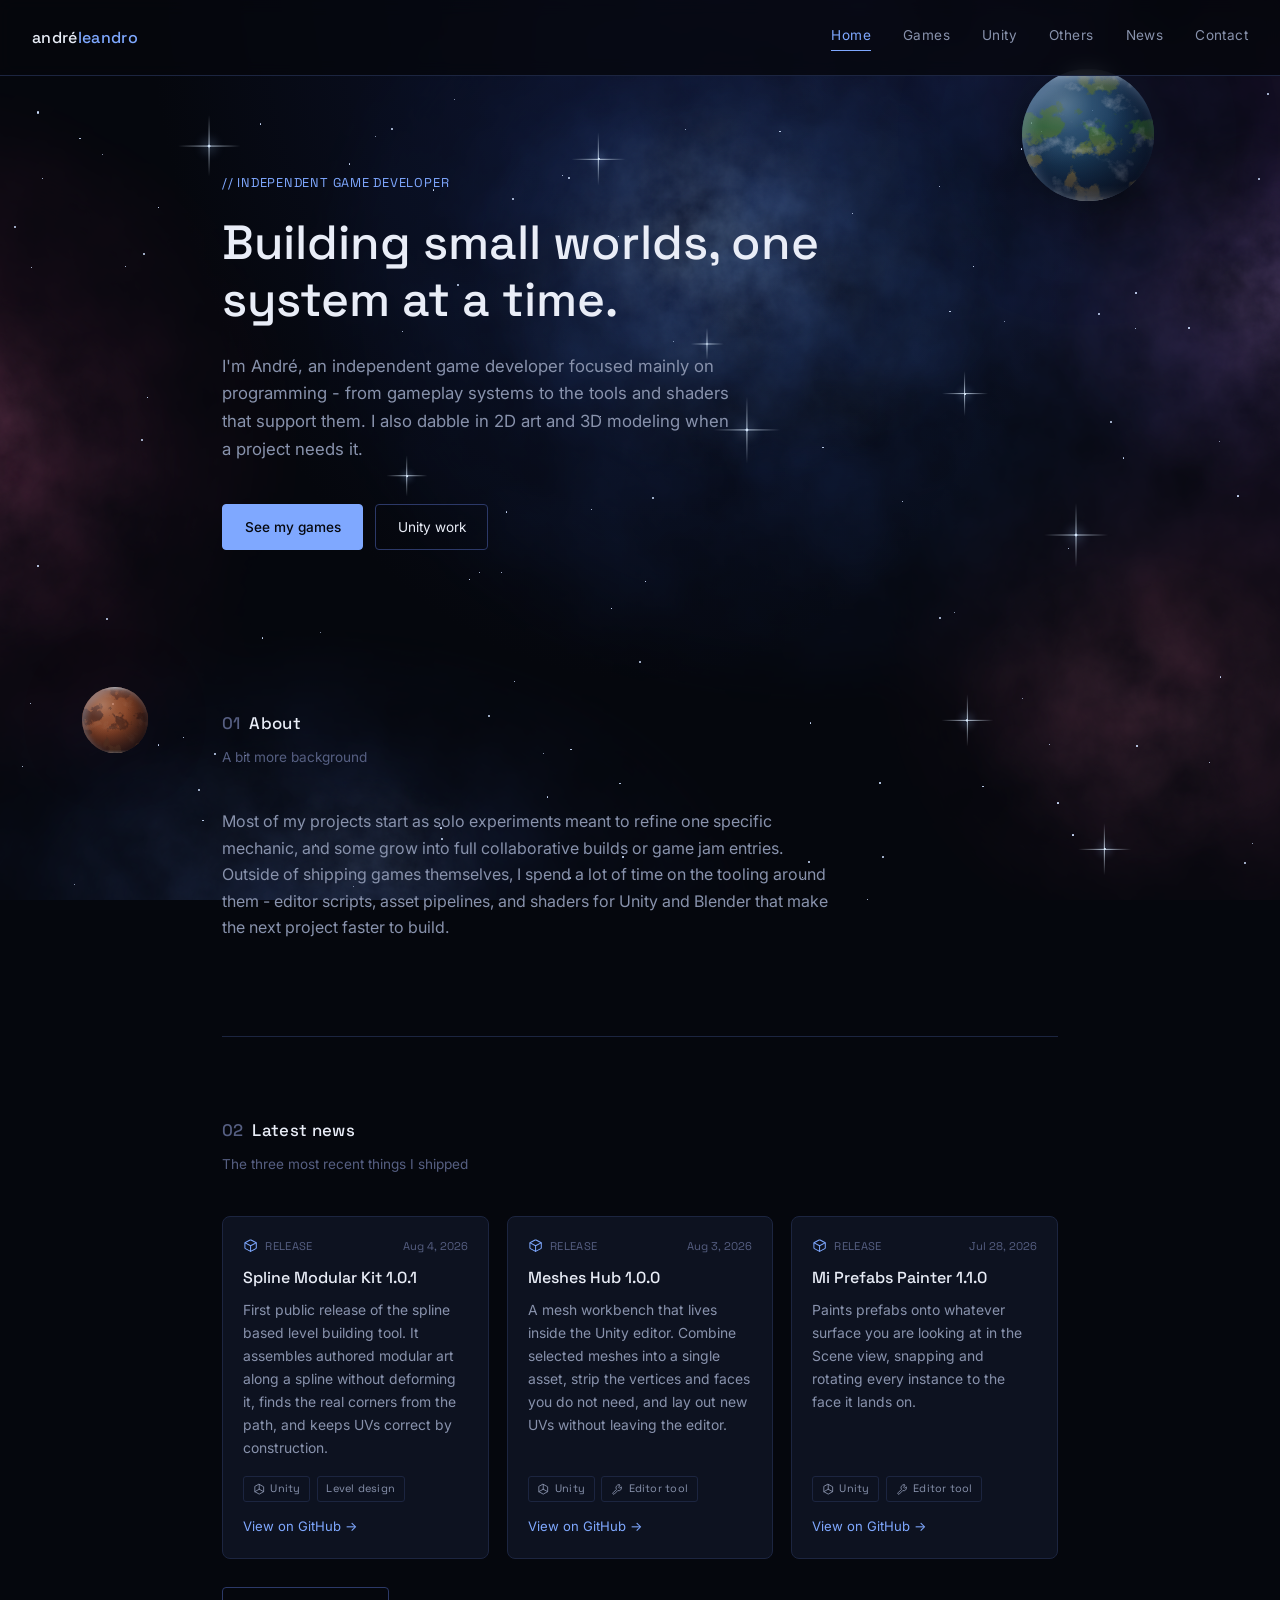
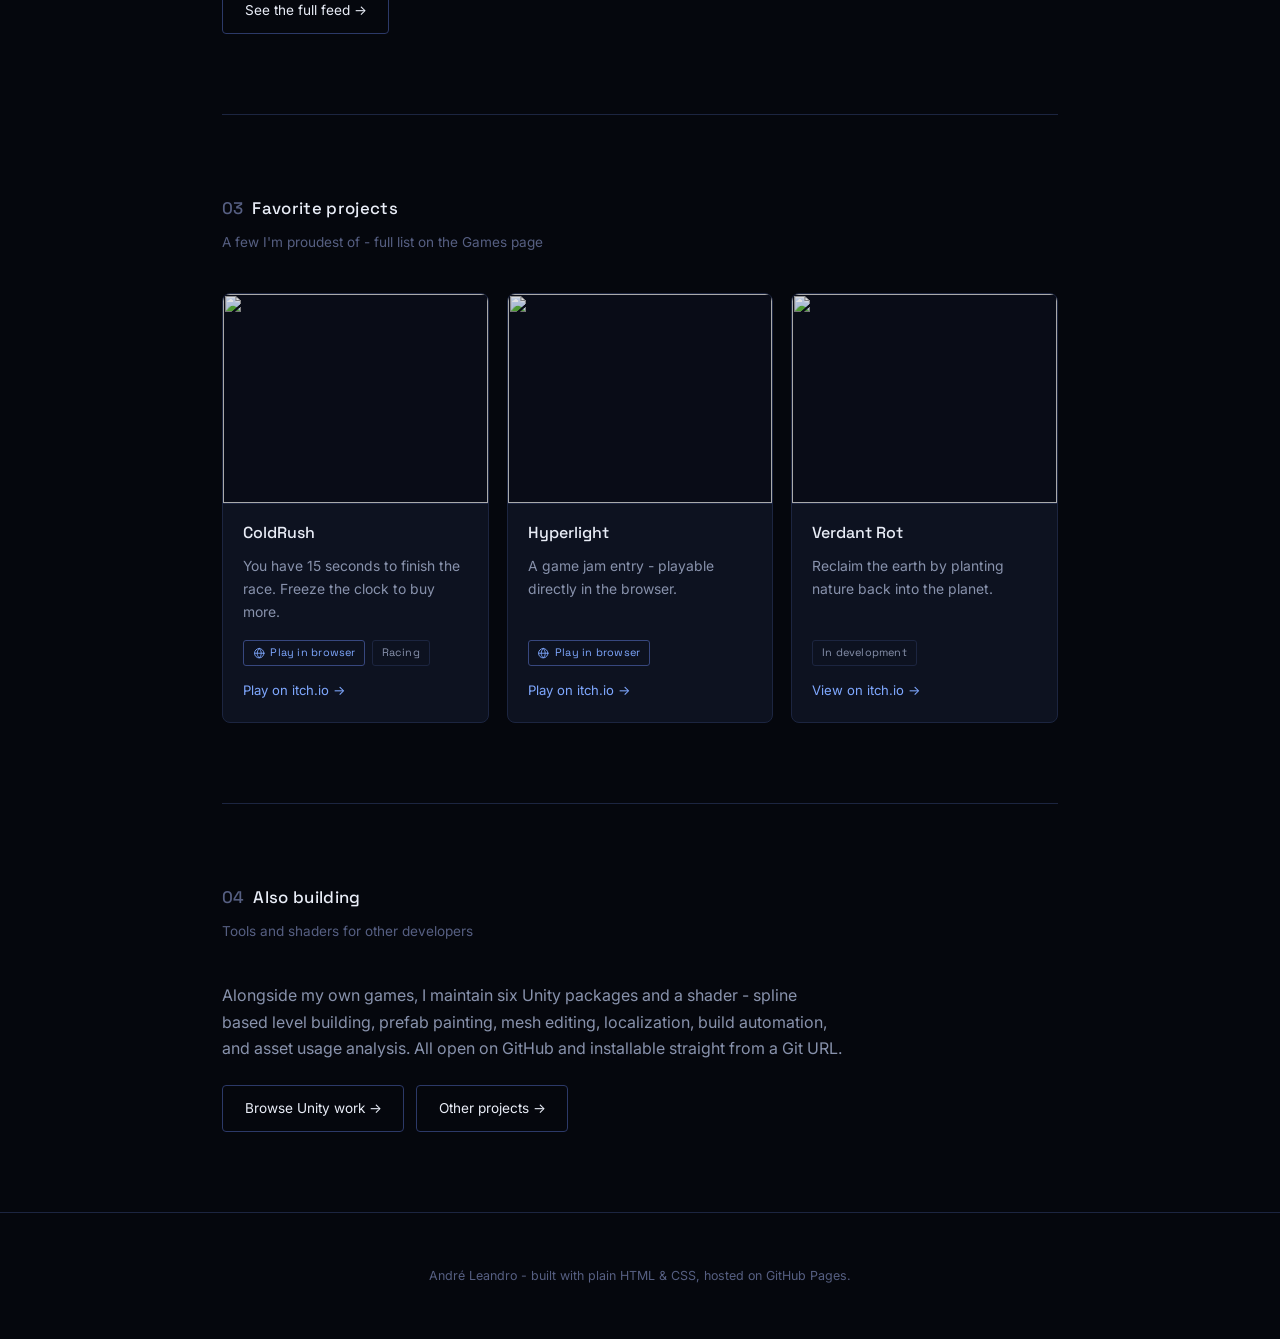
==== commit cf367541: "added custom icons personalization to the website" ====
--- a/index.html
+++ b/index.html
@@ -108,6 +108,7 @@
   <p>André Leandro - built with plain HTML &amp; CSS, hosted on GitHub Pages.</p>
 </footer>
 
+<script src="icons.js"></script>
 <script src="script.js"></script>
 </body>
 </html>
--- a/style.css
+++ b/style.css
@@ -988,3 +988,23 @@
   .feed-item::before { left: calc(2.6rem + 0.4rem); }
   .feed-item::after { left: calc(2.6rem + 0.4rem - 2px); }
 }
+
+/* ---------- badge icons ----------
+   Icons inherit the badge's own colour through currentColor, so the accent
+   and language badge variants tint their icon to match without extra rules. */
+
+.badge { display: inline-flex; align-items: center; gap: 0.32rem; }
+
+.tag-icon { display: inline-flex; flex: 0 0 auto; }
+
+.tag-icon svg {
+  width: 0.78rem;
+  height: 0.78rem;
+  fill: none;
+  stroke: currentColor;
+  stroke-width: 1.7;
+  stroke-linecap: round;
+  stroke-linejoin: round;
+}
+
+.tag-icon svg.icon-solid { fill: currentColor; stroke: none; }
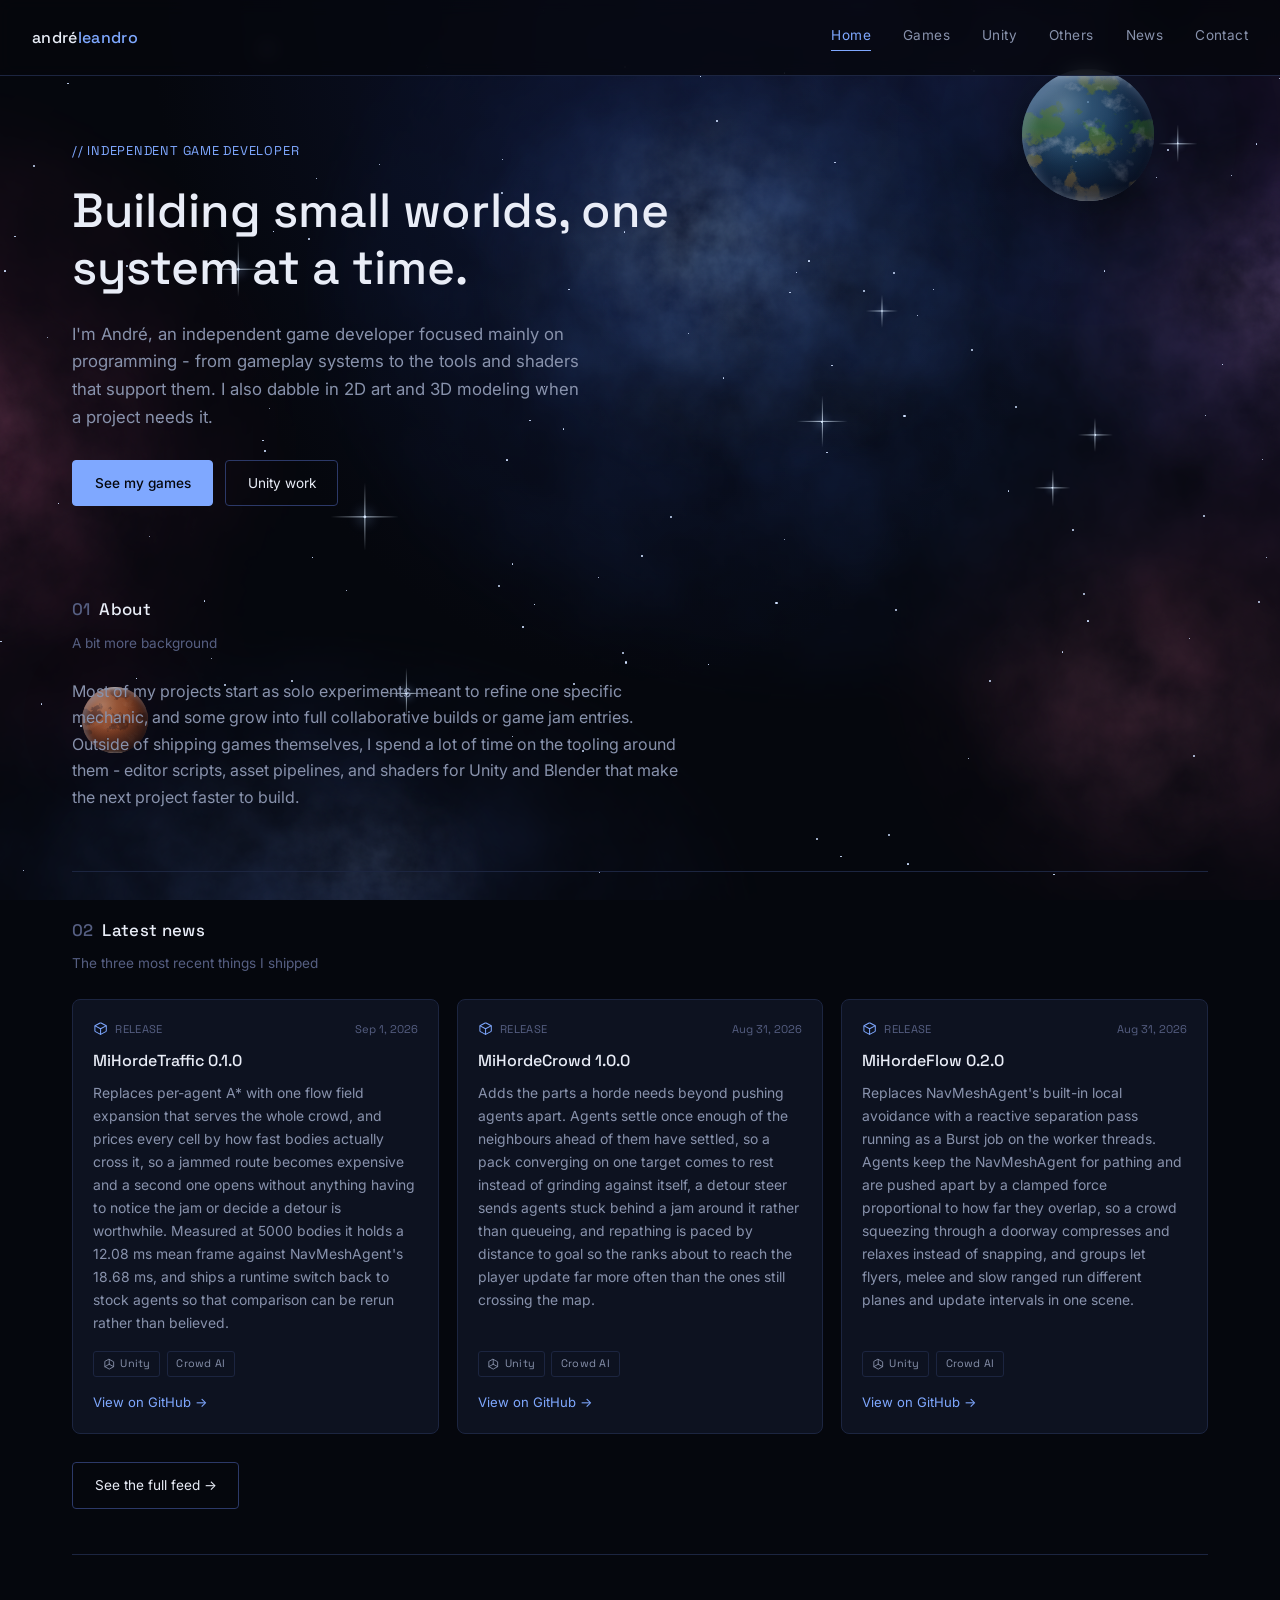
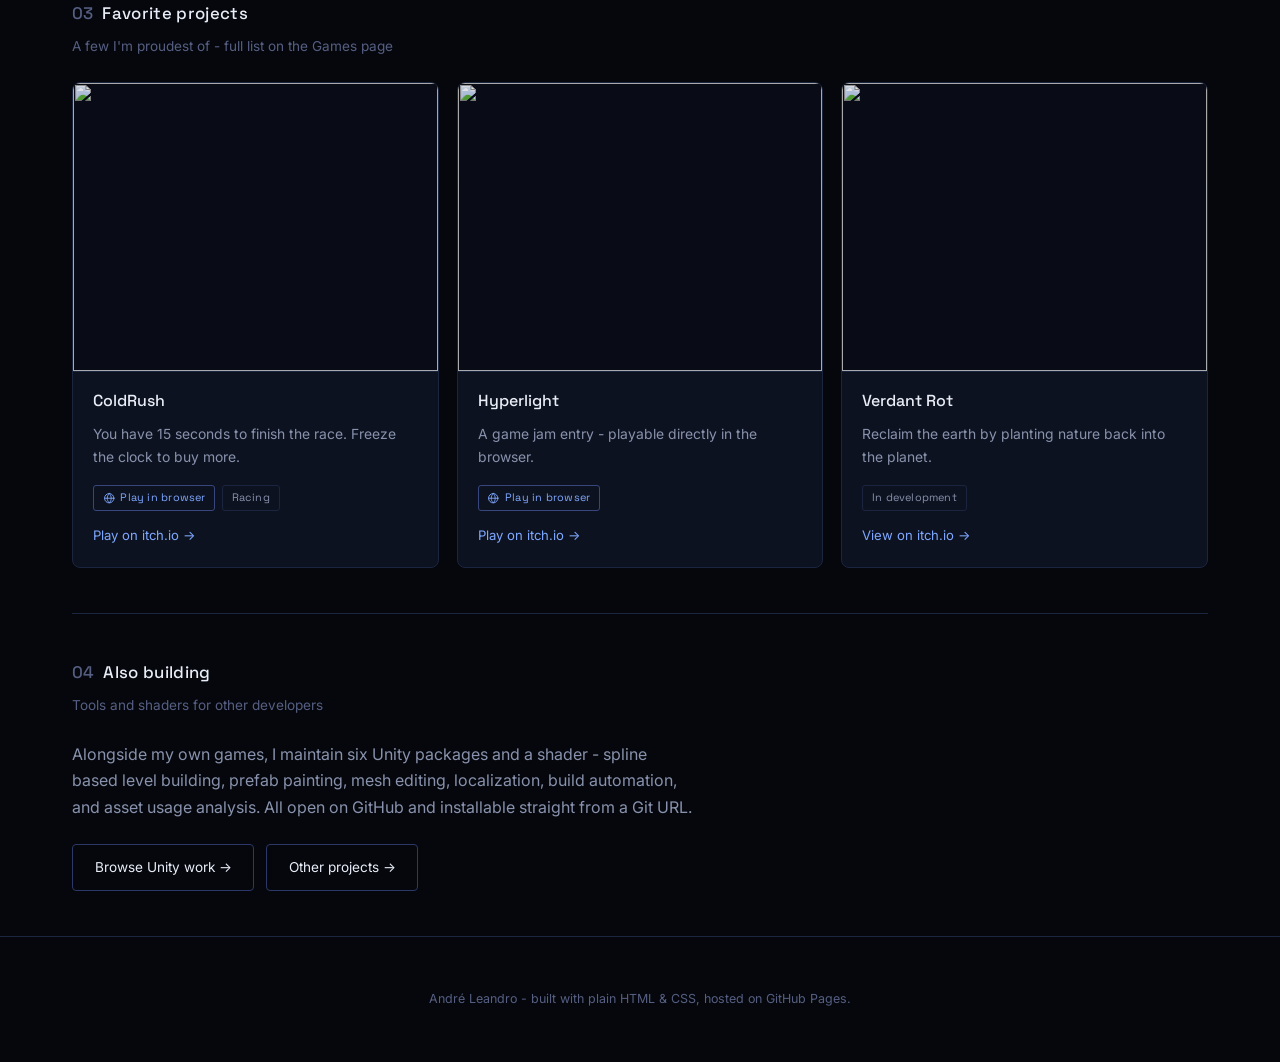
==== commit 98c77da3: "added blackhole to the background" ====
--- a/index.html
+++ b/index.html
@@ -9,6 +9,7 @@
 <link rel="preconnect" href="https://fonts.gstatic.com" crossorigin>
 <link href="https://fonts.googleapis.com/css2?family=Space+Grotesk:wght@400;500;700&family=Inter:wght@400;500;600&display=swap" rel="stylesheet">
 <link rel="stylesheet" href="style.css">
+<script>document.documentElement.classList.add('sky-fade');</script>
 </head>
 <body>
 
@@ -110,5 +111,6 @@
 
 <script src="icons.js"></script>
 <script src="script.js"></script>
+<script type="module" src="blackhole.js"></script>
 </body>
 </html>
--- a/style.css
+++ b/style.css
@@ -368,14 +368,20 @@
 
 /* ---------- layout ---------- */
 
+/* The column sizes to the card grids, not to prose. Every run of text sets
+   its own narrower max-width (.hero h1, .hero-sub, the section paragraphs),
+   so widening this buys grid columns without stretching a line of body copy
+   past a comfortable measure. */
 main {
-  max-width: 900px;
+  max-width: 1200px;
   margin: 0 auto;
   padding: 0 2rem;
   position: relative;
 }
 
-section { padding: 5rem 0; }
+/* Fluid rather than fixed: the gap between sections should shrink with the
+   viewport instead of holding 80px on a phone. */
+section { padding: clamp(2rem, 3.5vw, 3rem) 0; }
 
 .section-border { border-bottom: 1px solid var(--border); }
 
@@ -383,7 +389,7 @@
 
 h2 { font-size: 1.05rem; letter-spacing: 0.02em; margin-bottom: 0.5rem; }
 
-.section-sub { color: var(--text-muted); font-size: 0.85rem; margin: 0 0 2.5rem; }
+.section-sub { color: var(--text-muted); font-size: 0.85rem; margin: 0 0 1.5rem; }
 
 .eyebrow {
   font-family: var(--font-display);
@@ -396,7 +402,7 @@
 
 /* ---------- hero ---------- */
 
-.hero { padding: 6rem 0 5rem; }
+.hero { padding: clamp(2.75rem, 5vw, 4rem) 0 clamp(2rem, 3.5vw, 3rem); }
 
 .hero h1 {
   font-size: clamp(2rem, 5vw, 3rem);
@@ -409,7 +415,7 @@
   max-width: 520px;
   color: var(--text-secondary);
   font-size: 1.05rem;
-  margin: 0 0 2.5rem;
+  margin: 0 0 1.75rem;
 }
 
 .hero-links { display: flex; gap: 0.75rem; flex-wrap: wrap; }
@@ -441,7 +447,7 @@
 
 .grid {
   display: grid;
-  grid-template-columns: repeat(auto-fit, minmax(230px, 1fr));
+  grid-template-columns: repeat(auto-fit, minmax(210px, 1fr));
   gap: 1.1rem;
 }
 
@@ -547,7 +553,7 @@
 
 /* -- shared -- */
 
-.list-view { display: grid; grid-template-columns: repeat(auto-fit, minmax(230px, 1fr)); gap: 1.1rem; }
+.list-view { display: grid; grid-template-columns: repeat(auto-fit, minmax(210px, 1fr)); gap: 1.1rem; }
 
 /* -- 1. scroll: peek shelf -- */
 
@@ -560,6 +566,9 @@
   /* "proximity" rather than "mandatory": mandatory can trap keyboard and
      assistive-tech users on content that sits between snap points. */
   scroll-snap-type: x proximity;
+  /* Stops a sideways fling at the end of a shelf from chaining into the
+     browser's swipe-to-go-back gesture. */
+  overscroll-behavior-x: contain;
   padding-bottom: 0.85rem;
   scrollbar-width: thin;
   scrollbar-color: var(--border-strong) transparent;
@@ -877,8 +886,6 @@
   .site-header { padding: 1.1rem 1.4rem; flex-direction: column; gap: 0.8rem; }
   .site-header nav { gap: 1.2rem; }
   main { padding: 0 1.4rem; }
-  section { padding: 3rem 0; }
-  .hero { padding: 3.5rem 0 3rem; }
   .row-list li { flex-direction: column; align-items: flex-start; gap: 0.3rem; }
   .row-desc { text-align: left; }
   /* The header stacks into two rows here, so anchors need more clearance. */
@@ -1008,3 +1015,123 @@
 }
 
 .tag-icon svg.icon-solid { fill: currentColor; stroke: none; }
+
+/* ---------- news year / month picker ---------- */
+
+.cal { margin-bottom: 1.6rem; }
+
+.cal-row { display: flex; align-items: center; gap: 0.4rem; flex-wrap: wrap; }
+.cal-row + .cal-row { margin-top: 0.55rem; }
+
+.cal-label {
+  font-family: var(--font-display);
+  font-size: 0.68rem;
+  letter-spacing: 0.06em;
+  text-transform: uppercase;
+  color: var(--text-muted);
+  width: 3.2rem;
+  flex: 0 0 auto;
+}
+
+.cal-btn {
+  display: inline-flex;
+  align-items: baseline;
+  gap: 0.3rem;
+  font-family: var(--font-display);
+  font-size: 0.76rem;
+  letter-spacing: 0.02em;
+  padding: 0.32rem 0.7rem;
+  border: 1px solid var(--border);
+  border-radius: 999px;
+  background: var(--surface);
+  color: var(--text-secondary);
+  cursor: pointer;
+  transition: color 0.2s ease, border-color 0.2s ease, background 0.2s ease;
+}
+
+.cal-btn:hover:not([disabled]) {
+  color: var(--text-primary);
+  border-color: var(--accent-dim);
+  background: var(--surface-hover);
+}
+
+.cal-btn[aria-pressed="true"] {
+  color: var(--accent);
+  border-color: var(--accent-dim);
+  background: var(--surface-hover);
+}
+
+/* Empty months stay in place so the row keeps a calendar's shape. */
+.cal-btn[disabled] {
+  opacity: 0.32;
+  cursor: default;
+  background: none;
+}
+
+.cal-count { font-size: 0.62rem; color: var(--text-muted); }
+.cal-btn[aria-pressed="true"] .cal-count { color: var(--accent); }
+
+.cal-summary { color: var(--text-muted); font-size: 0.8rem; margin: 0 0 1.4rem; }
+
+@media (max-width: 600px) {
+  .cal-label { width: 100%; margin-bottom: 0.1rem; }
+  .cal-btn { padding: 0.3rem 0.6rem; font-size: 0.72rem; }
+}
+
+/* ---------- webgl sky ----------
+   blackhole.js appends .sky-canvas here and adds .webgl once its first frame
+   is up, so the CSS starfield above is what shows on mobile, without WebGL2,
+   or if the three.js CDN is unreachable. The swap is a crossfade rather than
+   a pop; .webgl-done then display:none's the old layers a beat later, which
+   is what actually stops the planet-rotation keyframes still ticking behind
+   an opaque canvas. */
+
+/* Both skies fade up from the page's own background rather than one showing
+   for a few frames and cutting to the other. blackhole.js adds .ready to
+   whichever background wins - the shader once it has drawn, the CSS sky if the
+   shader is never going to run. The .sky-fade gate is set by an inline script
+   in <head>, so with JS off the starfield simply shows as it always did
+   instead of staying dark forever. */
+.sky-fade .starfield { opacity: 0; }
+
+.sky-fade .starfield.ready {
+  opacity: 1;
+  transition: opacity 1.1s ease;
+}
+
+@media (prefers-reduced-motion: reduce) {
+  .sky-fade .starfield.ready { transition: none; }
+}
+
+.sky-canvas {
+  position: fixed;
+  inset: 0;
+  width: 100%;
+  height: 100%;
+  display: block;
+  opacity: 0;
+  transition: opacity 0.9s ease;
+}
+
+.starfield.webgl .sky-canvas { opacity: 1; }
+
+/* Outranks .star's own animation, so the keyframes stop driving opacity and
+   the fade below is free to take it to zero. */
+.starfield.webgl > *:not(.sky-canvas) {
+  animation: none;
+  opacity: 0;
+  transition: opacity 0.9s ease;
+}
+
+.starfield.webgl::before,
+.starfield.webgl::after {
+  opacity: 0;
+  transition: opacity 0.9s ease;
+}
+
+.starfield.webgl-done > *:not(.sky-canvas) { display: none; }
+
+@media (prefers-reduced-motion: reduce) {
+  .sky-canvas,
+  .starfield.webgl > *:not(.sky-canvas) { transition: none; }
+}
